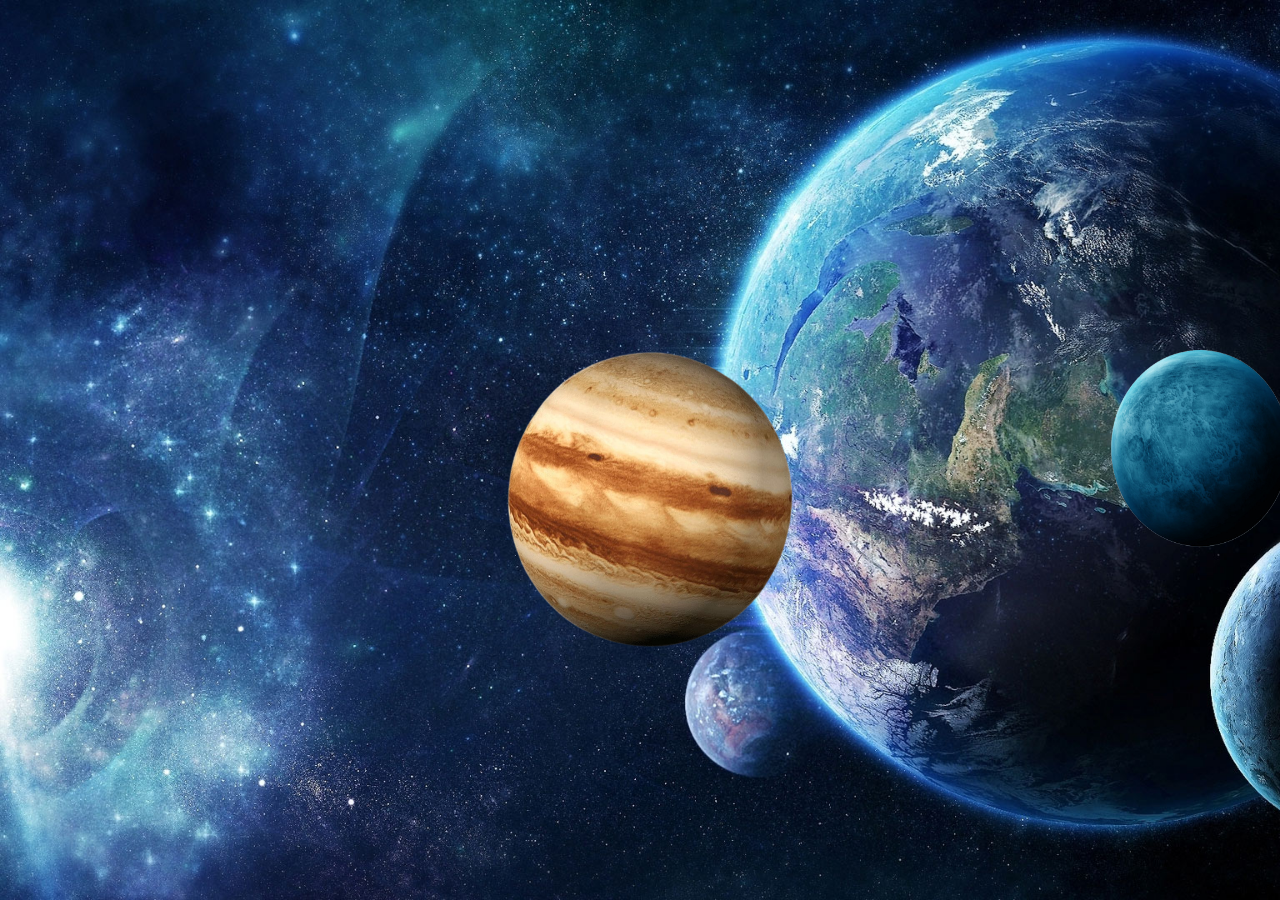
==== Lesson_13_Transition/index.html @ f70232b3 "Add files via upload" ====
<!DOCTYPE html>
<html lang="en">
<head>
   <meta charset="UTF-8">
   <meta name="viewport" content="width=device-width, initial-scale=0.5">
   <link rel="stylesheet" href="css/style.css">
   <link rel="preconnect" href="https://fonts.googleapis.com">
   <link rel="preconnect" href="https://fonts.gstatic.com" crossorigin>
   <link href="https://fonts.googleapis.com/css2?family=Indie+Flower&family=Shadows+Into+Light&display=swap" rel="stylesheet">
   <title>SpaceY</title>
</head>
<body>
   <div class="wrapper">
      <main class="main">
         <div class="body">
         <div class="rocket-head custom-4">
         <div class="rocket-head__body inner-1-head custom-4">
         <div class="inner-1-head__block inner-2-head custom-4">
         <div class="inner-2-head__block inner-3-head custom-4">
         <div class="inner-3-head__block inner-4-head custom-4">
         <div class="inner-4-head__block inner-5 custom-4">
         <div class="inner-5-head__block inner-6 custom-4"></div>
</div>
</div>
</div>
</div>
</div>
</div>


<div class="rocket-body custom">
<div class="rocket-body__inner inner-1 custom">
<div class="inner-1__block inner-2 custom">
<div class="inner-2__block inner-3 custom">
<div class="inner-3__block inner-4 custom">
<div class="inner-4__block inner-5 custom">
<div class="inner-5__block inner-6 custom">
<div class="inner-6__block inner-7 custom">
<div class="inner-7__block inner-8 custom">
<div class="inner-8__block inner-9 custom">
<div class="inner-9__block inner-10 custom">
<div class="inner-10__block inner-11 custom">
<div class="inner-11__block inner-11 custom">
<div class="inner-12__block inner-13 custom"></div>
</div>
</div>
</div>
</div>
</div>
</div>
</div>
</div>
</div>
</div>
</div>
</div>
</div>
<div class="rocket-body custom-2 little-part main-little-part">
<div class="rocket-body__inner inner-1 custom-2 little-part">
<div class="inner-1__block inner-2 custom-2 little-part">
<div class="inner-2__block inner-3 custom-2 little-part">
<div class="inner-3__block inner-4 custom-2 little-part">
<div class="inner-4__block inner-5 custom-2 little-part">
<div class="inner-5__block inner-6 custom-2 little-part">
<div class="inner-6__block inner-7 custom-2 little-part">
<div class="inner-7__block inner-8 custom-2 little-part">
<div class="inner-8__block inner-9 custom-2 little-part">
<div class="inner-9__block inner-10 custom-2 little-part">
<div class="inner-10__block inner-11 custom-2 little-part">
<div class="inner-11__block inner-11 custom-2 little-part">
<div class="inner-12__block inner-13 custom-2 little-part main-part"></div>
</div>
</div>
</div>
</div>
</div>
</div>
</div>
</div>
</div>
</div>
</div>
</div>
</div>
<div class="rocket-body custom-3 little-part main-little-part-2">
<div class="rocket-body__inner inner-1 custom-3 little-part">
<div class="inner-1__block inner-2 custom-3 little-part">
<div class="inner-2__block inner-3 custom-3 little-part">
<div class="inner-3__block inner-4 custom-3 little-part">
<div class="inner-4__block inner-5 custom-3 little-part">
<div class="inner-5__block inner-6 custom-3 little-part">
<div class="inner-6__block inner-7 custom-3 little-part">
<div class="inner-7__block inner-8 custom-3 little-part">
<div class="inner-8__block inner-9 custom-3 little-part">
<div class="inner-9__block inner-10 custom-3 little-part">
<div class="inner-10__block inner-11 custom-3 little-part">
<div class="inner-11__block inner-11 custom-3 little-part">
<div class="inner-12__block inner-13 custom-3 little-part main-part"></div>
                                              </div>
                                           </div>
                                        </div>
                                     </div>
                                  </div>
                               </div>
                            </div>
                           </div>
                       </div>
                   </div>
                  </div>
              </div>
          </div>
    <div class="rocket-body custom-5 little-part main-little-part-3">
       <div class="rocket-body__inner inner-1 custom-5 little-part">
       <div class="inner-1__block inner-2 custom-5 little-part">
       <div class="inner-2__block inner-3 custom-5 little-part">
       <div class="inner-3__block inner-4 custom-5 little-part">
       <div class="inner-4__block inner-5 custom-5 little-part">
       <div class="inner-5__block inner-6 custom-5 little-part">
       <div class="inner-6__block inner-7 custom-5 little-part">
       <div class="inner-7__block inner-8 custom-5 little-part">
       <div class="inner-8__block inner-9 custom-5 little-part">
       <div class="inner-9__block inner-10 custom-5 little-part">
       <div class="inner-10__block inner-11 custom-5 little-part">
       <div class="inner-11__block inner-11 custom-5 little-part">
       <div class="inner-12__block inner-13 custom-5 little-part main-part"></div>
                                              </div>
                                           </div>
                                        </div>
                                     </div>
                                  </div>
                               </div>
                            </div>
                           </div>
                       </div>
                   </div>
                  </div>
              </div>
          </div>
          <div class="rocket-body custom-6 little-part main-little-part-4">
             <div class="rocket-body__inner inner-1 custom-6 little-part">
             <div class="inner-1__block inner-2 custom-6 little-part">
             <div class="inner-2__block inner-3 custom-6 little-part">
             <div class="inner-3__block inner-4 custom-6 little-part">
             <div class="inner-4__block inner-5 custom-6 little-part">
             <div class="inner-5__block inner-6 custom-6 little-part">
            <div class="inner-6__block inner-7 custom-6 little-part">
            <div class="inner-7__block inner-8 custom-6 little-part">
            <div class="inner-8__block inner-9 custom-6 little-part">
            <div class="inner-9__block inner-10 custom-6 little-part">
            <div class="inner-10__block inner-11 custom-6 little-part">
   <div class="inner-11__block inner-11 custom-6 little-part">
   <div class="inner-12__block inner-13 custom-6 little-part main-part"></div>
                                          </div>
                                       </div>
                                    </div>
                                 </div>
                              </div>
                           </div>
                        </div>
                       </div>
                   </div>
               </div>
              </div>
          </div>
      </div>
      <div class="rocket-body custom-7 little-part main-little-part-5">
         <div class="rocket-body__inner inner-1 custom-7 little-part">
         <div class="inner-1__block inner-2 custom-7 little-part">
         <div class="inner-2__block inner-3 custom-7 little-part">
         <div class="inner-3__block inner-4 custom-7 little-part">
         <div class="inner-4__block inner-5 custom-7 little-part">
         <div class="inner-5__block inner-6 custom-7 little-part">
         <div class="inner-6__block inner-7 custom-7 little-part">
         <div class="inner-7__block inner-8 custom-7 little-part">
         <div class="inner-8__block inner-9 custom-7 little-part">
         <div class="inner-9__block inner-10 custom-7 little-part">
         <div class="inner-10__block inner-11 custom-7 little-part">
         <div class="inner-11__block inner-11 custom-7 little-part">
         <div class="inner-12__block inner-13 custom-7 little-part main-part"></div>
                                                </div>
                                             </div>
                                          </div>
                                       </div>
                                    </div>
                                 </div>
                              </div>
                             </div>
                         </div>
                     </div>
                    </div>
                </div>
            </div>
            <div class="rocket-engine custom-8 little-part main-little-part-6">
               <div class="rocket-engine__inner  inner-1-engine  custom-8 little-part">
               <div class="inner-1-engine__block inner-2-engine custom-8 little-part">
               <div class="inner-2-engine__block inner-3-engine custom-8 little-part">
               <div class="inner-3-engine__block inner-4-engine custom-8 little-part">
               <div class="inner-4-engine__block inner-5-engine custom-8 little-part">
               <div class="inner-5-engine__block inner-6-engine custom-8 little-part">
               <div class="inner-6-engine__block inner-7-engine custom-8 little-part">
               <div class="inner-7-engine__block inner-8-engine custom-8 little-part">
               <div class="inner-8-engine__block inner-9-engine custom-8 little-part">
               <div class="inner-9-engine__block inner-10-engine custom-8 little-part">
               <div class="inner-10-engine__block inner-11 custom-8 little-part">
               <div class="inner-11-engine__block inner-11 custom-8 little-part">
               <div class="inner-12-engine__block inner-13 custom-8 little-part main-part"></div>
                                                      </div>
                                                   </div>
                                                </div>
                                             </div>
                                                          </div>
                                                       </div>
                                                    </div>
                                                   </div>
                                               </div>
                                           </div>
                                          </div>
                                      </div>
                                    </div>
<div class="rocket-engine-2 custom-9 little-part main-little-part-7">
<div class="rocket-engine-2__inner  inner-1-engine-2 custom-9 little-part">
<div class="inner-1-engine-2__block inner-2-engine-2 custom-9 little-part">
<div class="inner-2-engine-2__block inner-3-engine-2 custom-9 little-part">
<div class="inner-3-engine-2__block inner-4-engine-2 custom-9 little-part">
<div class="inner-4-engine-2__block inner-5-engine-2 custom-9 little-part">
<div class="inner-5-engine-2__block inner-6-engine-2 custom-9 little-part">
<div class="inner-6-engine-2__block inner-7-engine-2 custom-9 little-part">
<div class="inner-7-engine-2__block inner-8-engine-2 custom-9 little-part">
<div class="inner-8-engine-2__block inner-9-engine-2 custom-9 little-part">
<div class="inner-9-engine-2__block inner-10-engine-2 custom-9 little-part">
<div class="inner-10-engine-2__block inner-11-2 custom-9 little-part">
<div class="inner-11-engine-2__block inner-11-2 custom-9 little-part">
<div class="inner-12-engine-2__block inner-13-2 custom-9 little-part main-part"></div>
                                            </div>
                                         </div>
                                      </div>
                                   </div>
                                </div>
                             </div>
                                  </div>
                                 </div>
                             </div>
                         </div>
                        </div>
                    </div>
                  </div>


<div class="fasteners">
   <div class="fasteners__item f-left"></div>
   <div class="fasteners__item f-right"></div>
</div>
<div class="fasteners-2">
   <div class="fasteners__item f-left"></div>
   <div class="fasteners__item f-right"></div>
</div>
<div class="fasteners-3">
   <div class="fasteners__item f-left"></div>
   <div class="fasteners__item f-right"></div>
</div>
<div class="fasteners-4">
   <div class="fasteners__item f-left"></div>
   <div class="fasteners__item f-right"></div>
</div>
<div class="fasteners-5">
   <div class="fasteners__item f-left"></div>
   <div class="fasteners__item f-right"></div>
</div>
<div class="fasteners-6">
   <div class="fasteners__item f-left"></div>
   <div class="fasteners__item f-right"></div>
</div>


<div class="fast-rocket-1">
   <div class="fast-rocket-1__body inner-rocket-1 custom-10">
       <div class="inner-rocket-1__body inner-rocket-2 custom-10">
         <div class="inner-rocket-2__body inner-rocket-3 custom-10">
            <div class="inner-rocket-3__body inner-rocket-4 custom-10">

            </div>
         </div>
       </div>
   </div>
</div>

<div class="fast-rocket-2">
   <div class="fast-rocket-2__body inner-rocket-1-1 custom-10">
       <div class="inner-rocket-1-1__body inner-rocket-2-2 custom-10">
         <div class="inner-rocket-2-2__body inner-rocket-3-3 custom-10">
            <div class="inner-rocket-3-3__body inner-rocket-4-4 custom-10">

            </div>
         </div>
       </div>
   </div>
</div>

<div class="fast-rocket-3">
   <div class="fast-rocket-3__body inner-rocket-1-1-1 custom-10">
       <div class="inner-rocket-1-1-1__body inner-rocket-2-2-2 custom-10">
         <div class="inner-rocket-2-2-2__body inner-rocket-3-3-3 custom-10">
            <div class="inner-rocket-3-3-3__body inner-rocket-4-4-4 custom-10">

            </div>
         </div>
       </div>
   </div>
</div>

<div class="rocket-accelerator custom-10 little-part main-little-part-8">
   <div class="rocket-accelerator__inner inner-1 custom-10 little-part">
   <div class="inner-1-accelerator__block inner-2 custom-10 little-part">
   <div class="inner-2-accelerator__block inner-3 custom-10 little-part">
   <div class="inner-3-accelerator__block inner-4 custom-10 little-part">
   <div class="inner-4-accelerator__block inner-5 custom-10 little-part">
   <div class="inner-5-accelerator__block inner-6 custom-10 little-part">
   <div class="inner-6-accelerator__block inner-7 custom-10 little-part">
   <div class="inner-7-accelerator__block inner-8 custom-10 little-part">
   <div class="inner-8-accelerator__block inner-9 custom-10 little-part">
   <div class="inner-9-accelerator__block inner-10 custom-10 little-part">
   <div class="inner-10-accelerator__block inner-11 custom-10 little-part">
   <div class="inner-11-accelerator__block inner-11 custom-10 little-part">
   <div class="inner-12-accelerator__block inner-13 custom-10 little-part main-part"></div>
   </div>
   </div>
   </div>
   </div>
   </div>
   </div>
   </div>
   </div>
   </div>
   </div>
   </div>
   </div>
   </div>

   <div class="rocket-accelerator-2 custom-10 little-part main-little-part-9">
      <div class="rocket-accelerator-2__inner inner-1 custom-10 little-part">
      <div class="inner-1-accelerator-2__block inner-2 custom-10 little-part">
      <div class="inner-2-accelerator-2__block inner-3 custom-10 little-part">
      <div class="inner-3-accelerator-2__block inner-4 custom-10 little-part">
      <div class="inner-4-accelerator-2__block inner-5 custom-10 little-part">
      <div class="inner-5-accelerator-2__block inner-6 custom-10 little-part">
      <div class="inner-6-accelerator-2__block inner-7 custom-10 little-part">
      <div class="inner-7-accelerator-2__block inner-8 custom-10 little-part">
      <div class="inner-8-accelerator-2__block inner-9 custom-10 little-part">
      <div class="inner-9-accelerator-2__block inner-10 custom-10 little-part">
      <div class="inner-10-accelerator-2__block inner-11 custom-10 little-part">
      <div class="inner-11-accelerator-2__block inner-11 custom-10 little-part">
      <div class="inner-12-accelerator-2__block inner-13 custom-10 little-part main-part"></div>
      </div>
      </div>
      </div>
      </div>
      </div>
      </div>
      </div>
      </div>
      </div>
      </div>
      </div>
      </div>
      </div>
      <div class="rocket-accelerator-3 custom-10 little-part main-little-part-10">
         <div class="rocket-accelerator-3__inner inner-1 custom-10 little-part">
         <div class="inner-1-accelerator-3__block inner-2 custom-10 little-part">
         <div class="inner-2-accelerator-3__block inner-3 custom-10 little-part">
         <div class="inner-3-accelerator-3__block inner-4 custom-10 little-part">
         <div class="inner-4-accelerator-3__block inner-5 custom-10 little-part">
         <div class="inner-5-accelerator-3__block inner-6 custom-10 little-part">
         <div class="inner-6-accelerator-3__block inner-7 custom-10 little-part">
         <div class="inner-7-accelerator-3__block inner-8 custom-10 little-part">
         <div class="inner-8-accelerator-3__block inner-9 custom-10 little-part">
         <div class="inner-9-accelerator-3__block inner-10 custom-10 little-part">
         <div class="inner-10-accelerator-3__block inner-11 custom-10 little-part">
         <div class="inner-11-accelerator-3__block inner-11 custom-10 little-part">
         <div class="inner-12-accelerator-3__block inner-13 custom-10 little-part main-part"></div>
         </div>
         </div>
         </div>
         </div>
         </div>
         </div>
         </div>
         </div>
         </div>
         </div>
         </div>
         </div>
         </div>


<div class="rocketup-1">
   <div class="rocketup__item"><div class="n1"></div></div>
   <div class="rocketup__item"><div class="n2"></div></div>
   <div class="rocketup__item"><div class="n3"></div></div>
   <div class="rocketup__item"><div class="n4"></div></div>
   <div class="rocketup__item"><div class="n5"></div></div>
</div>

<div class="rocketup-2">
   <div class="rocketup__item"><div class="n1"></div></div>
   <div class="rocketup__item"><div class="n2"></div></div>
   <div class="rocketup__item"><div class="n3"></div></div>
   <div class="rocketup__item"><div class="n4"></div></div>
   <div class="rocketup__item"><div class="n5"></div></div>
</div>

<div class="rocketup-3">
   <div class="rocketup__item"><div class="n1"></div></div>
   <div class="rocketup__item"><div class="n2"></div></div>
   <div class="rocketup__item"><div class="n3"></div></div>
   <div class="rocketup__item"><div class="n4"></div></div>
   <div class="rocketup__item"><div class="n5"></div></div>
</div>

<div class="rocketup-4">
   <div class="rocketup__item"><div class="n1"></div></div>
   <div class="rocketup__item"><div class="n2"></div></div>
   <div class="rocketup__item"><div class="n3"></div></div>
   <div class="rocketup__item"><div class="n4"></div></div>
   <div class="rocketup__item"><div class="n5"></div></div>
</div>

<div class="rocketup-5">
   <div class="rocketup__item"><div class="n1"></div></div>
   <div class="rocketup__item"><div class="n2"></div></div>
   <div class="rocketup__item"><div class="n3"></div></div>
   <div class="rocketup__item"><div class="n4"></div></div>
   <div class="rocketup__item"><div class="n5"></div></div>
</div>

<div class="rocketup-6">
   <div class="rocketup__item"><div class="n1"></div></div>
   <div class="rocketup__item"><div class="n2"></div></div>
   <div class="rocketup__item"><div class="n3"></div></div>
   <div class="rocketup__item"><div class="n4"></div></div>
   <div class="rocketup__item"><div class="n5"></div></div>
</div>

<div class="rocketup-7">
   <div class="rocketup__item"><div class="n1"></div></div>
   <div class="rocketup__item"><div class="n2"></div></div>
   <div class="rocketup__item"><div class="n3"></div></div>
   <div class="rocketup__item"><div class="n4"></div></div>
   <div class="rocketup__item"><div class="n5"></div></div>
</div>

<div class="rocketup-8">
   <div class="rocketup__item"><div class="n1"></div></div>
   <div class="rocketup__item"><div class="n2"></div></div>
   <div class="rocketup__item"><div class="n3"></div></div>
   <div class="rocketup__item"><div class="n4"></div></div>
   <div class="rocketup__item"><div class="n5"></div></div>
</div>

<div class="rocketup-9">
   <div class="rocketup__item"><div class="n1"></div></div>
   <div class="rocketup__item"><div class="n2"></div></div>
   <div class="rocketup__item"><div class="n3"></div></div>
   <div class="rocketup__item"><div class="n4"></div></div>
   <div class="rocketup__item"><div class="n5"></div></div>
</div>

<div class="rocketup-10">
   <div class="rocketup__item"><div class="n1"></div></div>
   <div class="rocketup__item"><div class="n2"></div></div>
   <div class="rocketup__item"><div class="n3"></div></div>
   <div class="rocketup__item"><div class="n4"></div></div>
   <div class="rocketup__item"><div class="n5"></div></div>
</div>

<div class="rocketup-11">
   <div class="rocketup__item"><div class="n1"></div></div>
   <div class="rocketup__item"><div class="n2"></div></div>
   <div class="rocketup__item"><div class="n3"></div></div>
   <div class="rocketup__item"><div class="n4"></div></div>
   <div class="rocketup__item"><div class="n5"></div></div>
</div>

<div class="transit1"></div>
<div class="transit2"></div>
<div class="transit3"></div>

<img src="img/flag.png" alt="Image" class="image">
<div class="text"><h1><span class="s1">FREELANCER</span> <span class="s2">LIFE</span> <span class="s3">STYLE</span></h1></div>
<div class="square">
   <div class="square__item left-up"></div>
   <div class="square__item right-up"></div>
   <div class="square__item right-down"></div>
   <div class="square__item left-down"></div>
</div>

<div class="square s2">
   <div class="square__item left-up"></div>
   <div class="square__item right-up"></div>
   <div class="square__item right-down"></div>
   <div class="square__item left-down"></div>
</div>

<div class="square s3">
   <div class="square__item left-up"></div>
   <div class="square__item right-up"></div>
   <div class="square__item right-down"></div>
   <div class="square__item left-down"></div>
</div>

<div class="screw">
   <div class="screw__item">
      <div class="up-part"></div>
   </div>
</div>

<div class="screw part2">
   <div class="screw__item">
      <div class="up-part"></div>
   </div>
</div>

<div class="screw part3">
   <div class="screw__item">
      <div class="up-part"></div>
   </div>
</div>

<div class="screw part4">
   <div class="screw__item">
      <div class="up-part"></div>
   </div>
</div>

<div class="screw part5">
   <div class="screw__item">
      <div class="up-part"></div>
   </div>
</div>

<div class="screw part6">
   <div class="screw__item">
      <div class="up-part"></div>
   </div>
</div>

<div class="screw part7">
   <div class="screw__item">
      <div class="up-part"></div>
   </div>
</div>

<div class="screw part8">
   <div class="screw__item">
      <div class="up-part"></div>
   </div>
</div>

<div class="screw part9">
   <div class="screw__item">
      <div class="up-part"></div>
   </div>
</div>

<div class="screw part10">
   <div class="screw__item">
      <div class="up-part"></div>
   </div>
</div>

<div class="screw part11">
   <div class="screw__item">
      <div class="up-part"></div>
   </div>
</div>

<div class="screw part12">
   <div class="screw__item">
      <div class="up-part"></div>
   </div>
</div>

<div class="screw part13">
   <div class="screw__item">
      <div class="up-part"></div>
   </div>
</div>

<div class="screw part14">
   <div class="screw__item">
      <div class="up-part"></div>
   </div>
</div>

<img src="img/fire.png" alt="Image" class="fire">

         </div>
         <img src="img/jup.png" alt="Image" class="jupiter">
         <img src="img/venus.png" alt="Image" class="venus">

         <div class="nlo-dev">
            <div class="text-main">
               <div class="text-nlo"><h1>ЖИВИ, А РАБОТАЙ В СВОБОДНОЕ ВРЕМЯ!</h1></div>
               <div class="text2-nlo"></div>
            </div>
            <img src="img/nlo.png" alt="Image" class="nlo">
         </div>
         <img src="img/cos.png" alt="Image" class="cosmon">
      </main>
   </div>
</body>
</html>
---- Lesson_13_Transition/css/style.css ----
@import "null.css";

body {
   background: url(../img/bg.jpg) no-repeat fixed;
   background-size: cover;
}

main {
   position: relative;
}

.wrapper {
   height: 100%;
   perspective: 400px;
   overflow: hidden;
}

.body {
   height: 100%;
   width: 1000px;
   margin: 0 auto;
   margin-top: 300px;
   text-align: center;
   position: relative;
   left: -2400px;
   top: 1400px;
   transform: rotate(45deg) skew(-10deg);
   animation: rocketmove 60s ease 0s 1;
   z-index: 30;
}

@keyframes rocketmove {
   0% {

   }

   100% {
      left: 2400px;
      top: -1715px;
   }
}

.custom {
   height: 800px;
   width: 100px;
   background: grey;
   display: inline-block;
   border-radius: 10px;
}

.custom-2 {
   height: 150px;
   width: 100px;
   background: grey;
   display: inline-block;
   border-radius: 10px;
   box-shadow: 10px 10px 10px 10px grey;
   opacity: 0.9;
}

.custom-3 {
   height: 50px;
   width: 100px;
   background: grey;
   display: inline-block;
   border-radius: 10px;
   opacity: 0.8;
}

.custom-5 {
   height: 100px;
   width: 100px;
   background: grey;
   display: inline-block;
   border-radius: 10px;
   opacity: 0.8;
   top: 150px;
}

.custom-6 {
   height: 120px;
   width: 100px;
   background: grey;
   display: inline-block;
   border-radius: 10px;
   opacity: 1;
   top: 150px;
}

.custom-7 {
   height: 120px;
   width: 100px;
   background: grey;
   display: inline-block;
   border-radius: 10px;
   opacity: 1;
   top: 150px;
}

.custom-8 {
   height: 120px;
   width: 165px;
   background: grey;
   display: inline-block;
   border-radius: 10px;
   opacity: 1;
   top: 150px;
}

.custom-9 {
   height: 300px;
   width: 150px;
   background: grey;
   display: inline-block;
   border-radius: 10px;
   opacity: 1;
   top: 150px;
}

.custom-10 {
   height: 300px;
   width: 70px;
   background: grey;
   display: inline-block;
   border-radius: 10px;
   box-shadow: 10px 10px 10px 10px grey;
   opacity: 1;
}

.rocket-body {
   box-shadow: 0px 0px 10px 2px rgb(95, 95, 95);

}

.rocket-body__inner {
   width: 90px;
   box-shadow: 0px 0px 10px 2px rgb(175, 175, 175);
}

.inner-1__block {
   width: 80px;
   background: rgb(165, 165, 165);
   box-shadow: 0px 0px 10px 2px rgb(225, 223, 223);
}

.inner-2__block {
   width: 70px;
   background: rgb(165, 165, 165);
   box-shadow: 0px 0px 10px 2px rgb(247, 242, 242);
}

.inner-3__block {
   width: 60px;
   background: rgb(165, 165, 165);

}

.inner-4__block {
   width: 50px;
   background: rgb(165, 165, 165);
   box-shadow: 0px 0px 10px 2px rgb(247, 242, 242);
}

.inner-5__block {
   width: 40px;
   background: rgb(165, 165, 165);
   box-shadow: 0px 0px 10px 2px rgb(247, 242, 242);
}

.inner-6__block {
   width: 30px;
   background: rgb(165, 165, 165);
   box-shadow: 0px 0px 10px 2px rgb(247, 242, 242);
}

.inner-7__block {
   width: 20px;
   background: rgb(165, 165, 165);
   box-shadow: 0px 0px 10px 2px rgb(247, 242, 242);
}

.inner-8__block {
   width: 10px;
   background: rgb(165, 165, 165);
   box-shadow: 0px 0px 10px 2px rgb(247, 242, 242);
}

.inner-9__block {
   width: 7px;
   background: rgb(191, 191, 191);
   box-shadow: 0px 0px 10px 2px rgb(247, 242, 242);
}

.inner-10__block {
   width: 5px;
   background: rgb(208, 208, 208);
   box-shadow: 0px 0px 10px 2px rgb(247, 242, 242);
}

.inner-11__block {
   width: 3px;
   background: rgb(239, 239, 239);
   box-shadow: 0px 0px 10px 2px rgb(247, 242, 242);
}

.inner-12__block {
   width: 1px;
   background: rgb(239, 239, 239);
   box-shadow: 0px 0px 10px 2px rgb(247, 242, 242);
}

.little-part {
   background-color: rgb(239, 239, 239);
   box-shadow: 0px 0px 5px 0px rgb(95, 95, 95);
}

.main-part {
   background: rgb(221, 221, 221);
   box-shadow: 0px 0px 20px 5px rgb(247, 242, 242);
}

.main-little-part {
   position: absolute;
   left: 450px;
}

.main-little-part-2 {
   position: absolute;
   left: 450px;
   top: 180px;
}

.main-little-part-3 {
   position: absolute;
   left: 450px;
   top: 600px;
}

.main-little-part-4 {
   position: absolute;
   left: 433px;
   top: 700px;
   transform: rotate(15deg);
   z-index: -2;
}

.main-little-part-5 {
   position: absolute;
   left: 468px;
   top: 700px;
   transform: rotate(-15deg);
   z-index: -2;
}

.main-little-part-6 {
   position: absolute;
   left: 418px;
   top: 796px;
   z-index: 5;
}


.main-little-part-7 {
   position: absolute;
   left: 425px;
   top: 906px;
   z-index: 1;
}

.main-little-part-8 {
   position: absolute;
   left: 348px;
   top: 965px;
   z-index: 3;
}

.main-little-part-9 {
   position: absolute;
   left: 465px;
   top: 965px;
   z-index: 3;
}

.main-little-part-10 {
   position: absolute;
   left: 585px;
   top: 965px;
   z-index: 3;
}


.rocket-head {
   height: 100px;
   width: 100px;
   background: grey;
   border-radius: 50% 50% 24% 76% / 96% 96% 4% 4% ;
   display: inline-block;
   position: absolute;
   top: -95px;
   text-align: center;
   box-shadow: 0px 0px 10px 2px grey;
   z-index: 4;
}

.rocket-head__body {
   height: 95px;
   width: 95px;
   background: rgb(162, 162, 162);
   border-radius: 50% 50% 24% 76% / 96% 96% 4% 4% ;
   display: inline-block;
   box-shadow: 0px 0px 10px 2px rgb(224, 224, 224);
}

.inner-1-head__block {
   height: 90px;
   width: 90px;
   background: rgb(169, 168, 168);
   border-radius: 50% 50% 24% 76% / 96% 96% 4% 4% ;
   display: inline-block;

}

.inner-2-head__block {
   height: 85px;
   width: 85px;
   background: rgb(234, 232, 232);
   border-radius: 50% 50% 24% 76% / 96% 96% 4% 4% ;
   display: inline-block;

}

.inner-3-head__block {
   height: 80px;
   width: 80px;
   background: rgb(184, 183, 183);
   border-radius: 50% 50% 24% 76% / 96% 96% 4% 4% ;
   display: inline-block;

}

.inner-4-head__block {
   height: 75px;
   width: 80px;
   background: rgb(193, 192, 192);
   border-radius: 50% 50% 24% 76% / 96% 96% 4% 4% ;
   display: inline-block;
   box-shadow: 0px 0px 10px 2px rgb(224, 224, 224);
}


.inner-5-head__block {
   height: 75px;
   width: 80px;
   background: rgb(204, 203, 203);
   border-radius: 50% 50% 24% 76% / 96% 96% 4% 4% ;
   display: inline-block;
   box-shadow: 0px 0px 10px 2px rgb(224, 224, 224);
}

.rocket-engine {
   box-shadow: 0px 0px 10px 2px rgb(95, 95, 95);

}

.rocket-engine__inner {
   width: 150px;
   box-shadow: 0px 0px 10px 2px rgb(175, 175, 175);
}

.inner-1-engine__block {
   width: 140px;
   background: rgb(165, 165, 165);
   box-shadow: 0px 0px 10px 2px rgb(225, 223, 223);
}

.inner-2-engine__block {
   width: 130px;
   background: rgb(165, 165, 165);
   box-shadow: 0px 0px 10px 2px rgb(247, 242, 242);
}

.inner-3-engine__block {
   width: 120px;
   background: rgb(165, 165, 165);

}

.inner-4-engine__block {
   width: 110px;
   background: rgb(165, 165, 165);
   box-shadow: 0px 0px 10px 2px rgb(247, 242, 242);
}

.inner-5-engine__block {
   width: 100px;
   background: rgb(165, 165, 165);
   box-shadow: 0px 0px 10px 2px rgb(247, 242, 242);
}

.inner-6-engine__block {
   width: 90px;
   background: rgb(165, 165, 165);
   box-shadow: 0px 0px 10px 2px rgb(247, 242, 242);
}

.inner-7-engine__block {
   width: 80px;
   background: rgb(165, 165, 165);
   box-shadow: 0px 0px 10px 2px rgb(247, 242, 242);
}

.inner-8-engine__block {
   width: 70px;
   background: rgb(165, 165, 165);
   box-shadow: 0px 0px 10px 2px rgb(247, 242, 242);
}

.inner-9-engine__block {
   width: 60px;
   background: rgb(191, 191, 191);
   box-shadow: 0px 0px 10px 2px rgb(247, 242, 242);
}

.inner-10-engine__block {
   width: 60px;
   background: rgb(208, 208, 208);
   box-shadow: 0px 0px 10px 2px rgb(247, 242, 242);
}

.inner-11-engine__block {
   width: 40px;
   background: rgb(239, 239, 239);
   box-shadow: 0px 0px 10px 2px rgb(247, 242, 242);
}

.inner-12-engine__block {
   width: 30px;
   background: rgb(239, 239, 239);
   box-shadow: 0px 0px 10px 2px rgb(247, 242, 242);
}

.rocket-engine-2 {
   box-shadow: 0px 0px 10px 2px rgb(95, 95, 95);

}

.rocket-engine-2__inner {
   width: 150px;
   box-shadow: 0px 0px 10px 2px rgb(175, 175, 175);
}

.inner-1-engine-2__block {
   width: 140px;
   background: rgb(165, 165, 165);
   box-shadow: 0px 0px 10px 2px rgb(225, 223, 223);
}

.inner-2-engine-2__block {
   width: 130px;
   background: rgb(165, 165, 165);
   box-shadow: 0px 0px 10px 2px rgb(247, 242, 242);
}

.inner-3-engine-2__block {
   width: 120px;
   background: rgb(165, 165, 165);

}

.inner-4-engine-2__block {
   width: 110px;
   background: rgb(165, 165, 165);
   box-shadow: 0px 0px 10px 2px rgb(247, 242, 242);
}

.inner-5-engine-2__block {
   width: 100px;
   background: rgb(165, 165, 165);
   box-shadow: 0px 0px 10px 2px rgb(247, 242, 242);
}

.inner-6-engine-2__block {
   width: 90px;
   background: rgb(165, 165, 165);
   box-shadow: 0px 0px 10px 2px rgb(247, 242, 242);
}

.inner-7-engine-2__block {
   width: 80px;
   background: rgb(165, 165, 165);
   box-shadow: 0px 0px 10px 2px rgb(247, 242, 242);
}

.inner-8-engine-2__block {
   width: 70px;
   background: rgb(165, 165, 165);
   box-shadow: 0px 0px 10px 2px rgb(247, 242, 242);
}

.inner-9-engine-2__block {
   width: 60px;
   background: rgb(191, 191, 191);
   box-shadow: 0px 0px 10px 2px rgb(247, 242, 242);
}

.inner-10-engine-2__block {
   width: 60px;
   background: rgb(208, 208, 208);
   box-shadow: 0px 0px 10px 2px rgb(247, 242, 242);
}

.inner-11-engine-2__block {
   width: 40px;
   background: rgb(239, 239, 239);
   box-shadow: 0px 0px 10px 2px rgb(247, 242, 242);
}

.inner-12-engine-2__block {
   width: 30px;
   background: rgb(239, 239, 239);
   box-shadow: 0px 0px 10px 2px rgb(247, 242, 242);
}


.fasteners {
   width: 50px;
   height: 10px;
   background: rgb(223, 222, 222);
   border-radius: 20px;
   box-shadow: 0px 0px 10px 2px gray;
   position: absolute;
   top: 960px;
   left: 385px;
   z-index: 3;
}

.fasteners__item {
   width: 10px;
   height: 10px;
   border-radius: 50%;
   background: rgb(162, 162, 162);
   display: inline-block;
}

.f-left {
   margin-right: 25px;
   position: relative;
   top: -3px;
}

.f-right {
   position: relative;
   top: -3px;
}

.fasteners-2 {
   width: 50px;
   height: 10px;
   background: rgb(223, 222, 222);
   border-radius: 20px;
   box-shadow: 0px 0px 10px 2px gray;
   position: absolute;
   top: 960px;
   left: 567px;
   z-index: 3;
}

.fasteners-3 {
   width: 50px;
   height: 10px;
   background: rgb(223, 222, 222);
   border-radius: 20px;
   box-shadow: 0px 0px 10px 2px gray;
   position: absolute;
   top: 1070px;
   left: 567px;
   z-index: 3;
}

.fasteners-4 {
   width: 50px;
   height: 10px;
   background: rgb(223, 222, 222);
   border-radius: 20px;
   box-shadow: 0px 0px 10px 2px gray;
   position: absolute;
   top: 1070px;
   left: 385px;
   z-index: 3;
}

.fasteners-5 {
   width: 50px;
   height: 10px;
   background: rgb(223, 222, 222);
   border-radius: 20px;
   box-shadow: 0px 0px 10px 2px gray;
   position: absolute;
   top: 1175px;
   left: 567px;
   z-index: 3;
}

.fasteners-6 {
   width: 50px;
   height: 10px;
   background: rgb(223, 222, 222);
   border-radius: 20px;
   box-shadow: 0px 0px 10px 2px gray;
   position: absolute;
   top: 1175px;
   left: 385px;
   z-index: 3;
}

.fast-rocket-1 {
   width: 70px;
   height: 70px;
   display: inline-block;
   position: absolute;
   border-radius: 100% 0% 0% 100% / 100% 0% 100% 0% ;
   background: rgb(214, 214, 214);
   top: 900px;
   left: 347px;
   z-index: 4;
   box-shadow: 0px 0px 2px 2px rgb(179, 178, 178);
   text-align: right;
}

.fast-rocket-2 {
   width: 70px;
   height: 70px;
   display: inline-block;
   position: absolute;
   border-radius: 0% 100% 100% 0% / 100% 100% 0% 0% ;
   background: rgb(214, 214, 214);
   top: 900px;
   left: 585px;
   z-index: 4;
   box-shadow: 0px 0px 2px 2px rgb(179, 178, 178);
   text-align: left;
}

.fast-rocket-3 {
   width: 70px;
   height: 70px;
   display: inline-block;
   position: absolute;
   border-radius: 50% 50% 100% 0% / 100% 100% 0% 0%;
   background: rgb(214, 214, 214);
   top: 900px;
   left: 465px;
   z-index: 6;
   box-shadow: 0px 0px 2px 2px rgb(179, 178, 178);
   text-align: center;
}

.fast-rocket-1__body {
   width: 65px;
   height: 65px;
   display: inline-block;
   border-radius: 100% 0% 0% 100% / 100% 0% 100% 0% ;
   background: rgb(218, 217, 217);
   box-shadow: 0px 0px 2px 2px rgb(199, 198, 198);

}

.inner-rocket-1__body {
   width: 60px;
   height: 60px;
   display: inline-block;
   border-radius: 100% 0% 0% 100% / 100% 0% 100% 0% ;
   background: rgb(197, 197, 197);
   box-shadow: 0px 0px 2px 2px rgb(204, 203, 203);

}

.inner-rocket-2__body {
   width: 55px;
   height: 55px;
   display: inline-block;
   border-radius: 100% 0% 0% 100% / 100% 0% 100% 0% ;
   background: rgb(210, 206, 206);
   box-shadow: 0px 0px 2px 2px rgb(199, 199, 199);

}

.inner-rocket-3__body {
   width: 50px;
   height: 50px;
   display: inline-block;
   border-radius: 100% 0% 0% 100% / 100% 0% 100% 0%;
   background: rgb(209, 206, 206);
   box-shadow: 0px 0px 2px 2px rgb(197, 197, 197);

}

.fast-rocket-2__body {
   width: 65px;
   height: 65px;
   display: inline-block;
   border-radius: 0% 100% 100% 0% / 100% 100% 0% 0% ;
   background: rgb(218, 217, 217);
   box-shadow: 0px 0px 2px 2px rgb(189, 189, 189);
}

.inner-rocket-1-1__body {
   width: 60px;
   height: 60px;
   display: inline-block;
   border-radius: 0% 100% 100% 0% / 100% 100% 0% 0% ;
   box-shadow: 0px 0px 2px 2px rgb(199, 198, 198);
   background: rgb(197, 197, 197);
}

.inner-rocket-2-2__body {
   width: 55px;
   height: 55px;
   display: inline-block;
   border-radius: 0% 100% 100% 0% / 100% 100% 0% 0% ;
   background: rgb(210, 206, 206);
   box-shadow: 0px 0px 2px 2px rgb(199, 199, 199);
}

.inner-rocket-3-3__body {
   width: 50px;
   height: 50px;
   display: inline-block;
   border-radius: 0% 100% 100% 0% / 100% 100% 0% 0% ;
   background: rgb(209, 206, 206);
   box-shadow: 0px 0px 2px 2px rgb(197, 197, 197);
}

.fast-rocket-3__body {
   width: 65px;
   height: 65px;
   display: inline-block;
   border-radius: 50% 50% 100% 0% / 100% 100% 0% 0%;
   background: rgb(218, 217, 217);
   box-shadow: 0px 0px 2px 2px rgb(199, 198, 198);
}

.inner-rocket-1-1-1__body {
   width: 60px;
   height: 60px;
   display: inline-block;
   border-radius: 50% 50% 100% 0% / 100% 100% 0% 0%;
   box-shadow: 0px 0px 2px 2px rgb(199, 198, 198);
   background: rgb(197, 197, 197);
}

.inner-rocket-2-2-2__body {
   width: 55px;
   height: 55px;
   display: inline-block;
   border-radius: 50% 50% 100% 0% / 100% 100% 0% 0%;
   background: rgb(210, 206, 206);
   box-shadow: 0px 0px 2px 2px rgb(199, 199, 199);
}

.inner-rocket-3-3-3__body {
   width: 50px;
   height: 50px;
   display: inline-block;
   border-radius: 50% 50% 100% 0% / 100% 100% 0% 0%;
   background: rgb(209, 206, 206);
   box-shadow: 0px 0px 2px 2px rgb(197, 197, 197);
}


.rocket-accelerator {
   box-shadow: 0px 0px 10px 2px rgb(95, 95, 95);

}

.rocket-accelerator__inner {
   width: 60px;
   box-shadow: 0px 0px 10px 2px rgb(175, 175, 175);
}

.inner-1-accelerator__block {
   width: 50px;
   background: rgb(165, 165, 165);
   box-shadow: 0px 0px 10px 2px rgb(225, 223, 223);
}

.inner-2-accelerator__block {
   width: 30px;
   background: rgb(165, 165, 165);
   box-shadow: 0px 0px 10px 2px rgb(247, 242, 242);
}

.inner-3-accelerator__block {
   width: 20px;
   background: rgb(165, 165, 165);

}

.inner-4-accelerator__block {
   width: 10px;
   background: rgb(165, 165, 165);
   box-shadow: 0px 0px 10px 2px rgb(247, 242, 242);
}

.inner-5-accelerator__block {
   width: 9px;
   background: rgb(165, 165, 165);
   box-shadow: 0px 0px 10px 2px rgb(247, 242, 242);
}

.inner-6-accelerator__block {
   width: 8px;
   background: rgb(165, 165, 165);
   box-shadow: 0px 0px 10px 2px rgb(247, 242, 242);
}

.inner-7-accelerator__block {
   width: 7px;
   background: rgb(165, 165, 165);
   box-shadow: 0px 0px 10px 2px rgb(247, 242, 242);
}

.inner-8-accelerator__block {
   width: 6px;
   background: rgb(165, 165, 165);
   box-shadow: 0px 0px 10px 2px rgb(247, 242, 242);
}

.inner-9-accelerator__block {
   width: 5px;
   background: rgb(191, 191, 191);
   box-shadow: 0px 0px 10px 2px rgb(247, 242, 242);
}

.inner-10-accelerator__block {
   width: 4px;
   background: rgb(208, 208, 208);
   box-shadow: 0px 0px 10px 2px rgb(247, 242, 242);
}

.inner-11-accelerator__block {
   width: 3px;
   background: rgb(239, 239, 239);
   box-shadow: 0px 0px 10px 2px rgb(247, 242, 242);
}

.inner-12-accelerator__block {
   width: 1px;
   background: rgb(239, 239, 239);
   box-shadow: 0px 0px 10px 2px rgb(247, 242, 242);
}

.rocket-accelerator-2 {
   box-shadow: 0px 0px 10px 2px rgb(95, 95, 95);

}

.rocket-accelerator-2__inner {
   width: 60px;
   box-shadow: 0px 0px 10px 2px rgb(175, 175, 175);
}

.inner-1-accelerator-2__block {
   width: 50px;
   background: rgb(165, 165, 165);
   box-shadow: 0px 0px 10px 2px rgb(225, 223, 223);
}

.inner-2-accelerator-2__block {
   width: 30px;
   background: rgb(165, 165, 165);
   box-shadow: 0px 0px 10px 2px rgb(247, 242, 242);
}

.inner-3-accelerator-2__block {
   width: 20px;
   background: rgb(165, 165, 165);

}

.inner-4-accelerator-2__block {
   width: 10px;
   background: rgb(165, 165, 165);
   box-shadow: 0px 0px 10px 2px rgb(247, 242, 242);
}

.inner-5-accelerator-2__block {
   width: 9px;
   background: rgb(165, 165, 165);
   box-shadow: 0px 0px 10px 2px rgb(247, 242, 242);
}

.inner-6-accelerator-2__block {
   width: 8px;
   background: rgb(165, 165, 165);
   box-shadow: 0px 0px 10px 2px rgb(247, 242, 242);
}

.inner-7-accelerator-2__block {
   width: 7px;
   background: rgb(165, 165, 165);
   box-shadow: 0px 0px 10px 2px rgb(247, 242, 242);
}

.inner-8-accelerator-2__block {
   width: 6px;
   background: rgb(165, 165, 165);
   box-shadow: 0px 0px 10px 2px rgb(247, 242, 242);
}

.inner-9-accelerator-2__block {
   width: 5px;
   background: rgb(191, 191, 191);
   box-shadow: 0px 0px 10px 2px rgb(247, 242, 242);
}

.inner-10-accelerator-2__block {
   width: 4px;
   background: rgb(208, 208, 208);
   box-shadow: 0px 0px 10px 2px rgb(247, 242, 242);
}

.inner-11-accelerator-2__block {
   width: 3px;
   background: rgb(239, 239, 239);
   box-shadow: 0px 0px 10px 2px rgb(247, 242, 242);
}

.inner-12-accelerator-2__block {
   width: 1px;
   background: rgb(239, 239, 239);
   box-shadow: 0px 0px 10px 2px rgb(247, 242, 242);
}

.rocket-accelerator-3 {
   box-shadow: 0px 0px 10px 2px rgb(95, 95, 95);

}

.rocket-accelerator-3__inner {
   width: 60px;
   box-shadow: 0px 0px 10px 2px rgb(175, 175, 175);
}

.inner-1-accelerator-3__block {
   width: 50px;
   background: rgb(165, 165, 165);
   box-shadow: 0px 0px 10px 2px rgb(225, 223, 223);
}

.inner-2-accelerator-3__block {
   width: 30px;
   background: rgb(165, 165, 165);
   box-shadow: 0px 0px 10px 2px rgb(247, 242, 242);
}

.inner-3-accelerator-3__block {
   width: 20px;
   background: rgb(165, 165, 165);

}

.inner-4-accelerator-3__block {
   width: 10px;
   background: rgb(165, 165, 165);
   box-shadow: 0px 0px 10px 2px rgb(247, 242, 242);
}

.inner-5-accelerator-3__block {
   width: 9px;
   background: rgb(165, 165, 165);
   box-shadow: 0px 0px 10px 2px rgb(247, 242, 242);
}

.inner-6-accelerator-3__block {
   width: 8px;
   background: rgb(165, 165, 165);
   box-shadow: 0px 0px 10px 2px rgb(247, 242, 242);
}

.inner-7-accelerator-3__block {
   width: 7px;
   background: rgb(165, 165, 165);
   box-shadow: 0px 0px 10px 2px rgb(247, 242, 242);
}

.inner-8-accelerator-3__block {
   width: 6px;
   background: rgb(165, 165, 165);
   box-shadow: 0px 0px 10px 2px rgb(247, 242, 242);
}

.inner-9-accelerator-3__block {
   width: 5px;
   background: rgb(191, 191, 191);
   box-shadow: 0px 0px 10px 2px rgb(247, 242, 242);
}

.inner-10-accelerator-3__block {
   width: 4px;
   background: rgb(208, 208, 208);
   box-shadow: 0px 0px 10px 2px rgb(247, 242, 242);
}

.inner-11-accelerator-3__block {
   width: 3px;
   background: rgb(239, 239, 239);
   box-shadow: 0px 0px 10px 2px rgb(247, 242, 242);
}

.inner-12-accelerator-3__block {
   width: 1px;
   background: rgb(239, 239, 239);
   box-shadow: 0px 0px 10px 2px rgb(247, 242, 242);
}

.rocketup-1 {
   width: 60px;
   height: 10px;
   position: absolute;
   top: 1254px;
   left: 325px;
   display: inline-block;
   transform: rotate(17deg);
}

.rocketup-2 {
   width: 60px;
   height: 10px;
   position: absolute;
   top: 1254px;
   left: 353px;
   display: inline-block;
}

.rocketup-3 {
   width: 60px;
   height: 10px;
   position: absolute;
   top: 1254px;
   left: 380px;
   display: inline-block;
   transform: rotate(-17deg);
}

.rocketup-4 {
   width: 60px;
   height: 10px;
   position: absolute;
   top: 1254px;
   left: 440px;
   display: inline-block;
   transform: rotate(17deg);
}

.rocketup-5 {
   width: 60px;
   height: 10px;
   position: absolute;
   top: 1254px;
   left: 470px;
   display: inline-block;
}

.rocketup-6 {
   width: 60px;
   height: 10px;
   position: absolute;
   top: 1254px;
   left: 498px;
   display: inline-block;
   transform: rotate(-17deg);
}

.rocketup-7 {
   width: 60px;
   height: 10px;
   position: absolute;
   top: 1254px;
   left: 561px;
   display: inline-block;
   transform: rotate(17deg);
}

.rocketup-8 {
   width: 60px;
   height: 10px;
   position: absolute;
   top: 1254px;
   left: 590px;
   display: inline-block;
}

.rocketup-9 {
   width: 60px;
   height: 10px;
   position: absolute;
   top: 1254px;
   left: 618px;
   display: inline-block;
   transform: rotate(-17deg);
}

.rocketup-10 {
   width: 60px;
   height: 10px;
   position: absolute;
   top: 1195px;
   left: 526px;
   display: inline-block;
}

.rocketup-11 {
   width: 60px;
   height: 10px;
   position: absolute;
   top: 1195px;
   left: 416px;
   display: inline-block;
}



.rocketup__item {
   width: 100%;
   height: 100%;
   text-align: center;
}

.n1 {
   height: 10px;
   width: 8px;
   background: grey;
   border-radius: 10px;
   display: inline-block;
   box-shadow: 0px 0px 10px 1px grey;

}

.n2 {
   height: 10px;
   width: 15px;
   background: grey;
   border-radius: 10px;
   display: inline-block;
   box-shadow: 0px 0px 10px 1px grey;
}

.n3 {
   height: 10px;
   width: 25px;
   background: grey;
   border-radius: 10px;
   display: inline-block;
   box-shadow: 0px 0px 10px 1px grey;
}

.n4 {
   height: 10px;
   width: 35px;
   background: grey;
   border-radius: 10px;
   display: inline-block;
   box-shadow: 0px 0px 10px 1px grey;
}

.n5 {
   height: 10px;
   width: 45px;
   background: grey;
   border-radius: 10px;
   display: inline-block;
   box-shadow: 0px 0px 10px 5px grey;
}

.transit1 {
   width: 72px;
   height: 10px;
   position: absolute;
   background: grey;
   border-radius: 10px;
   top: 960px;
   left: 346px;
   z-index: 10;
   opacity: 0.6;
}

.transit2 {
   width: 72px;
   height: 10px;
   position: absolute;
   background: grey;
   border-radius: 10px;
   top: 960px;
   left: 465px;
   z-index: 10;
   opacity: 0.6;
}

.transit3 {
   width: 72px;
   height: 10px;
   position: absolute;
   background: grey;
   border-radius: 10px;
   top: 960px;
   left: 585px;
   z-index: 10;
   opacity: 0.6;
}

.image {
   width: 50px;
   height: 50px;
   position: absolute;
   top: 180px;
   left: 476px;
}

.text {
   position: absolute;
   top: 405px;
   left: 350px;
   transform: rotate(-90deg);
   font-size: 30px;
   font-family: "Indie Flower";
   font-weight: 400;
   text-transform: uppercase;
   text-shadow: 0px 0px 10px black;
}

.s1 {
   color: yellow;
}

.s2 {
   color: blue;
}

.s3 {
   color: yellow;
}

.square {
   width: 20px;
   height: 10px;
   background: grey;
   position: absolute;
   left: 373px;
   top: 985px;
   z-index: 10;
   opacity: 0.5;
}

.square__item {
   width: 5px;
   height: 5px;
   border-radius: 50%;
   background: rgb(158, 158, 158);
   display: inline-block;
   position: absolute;
   z-index: 11;
}

.left-up {
   left: -2px;
   top: -2px;
}

.right-up {
   left: 17px;
   top: -2px;
}

.right-down {
   left: 17px;
   top: 6px;
}

.left-down {
   left: -2px;
   top: 6px;
}

.s2 {
   left: 490px;
   top: 985px;
}

.s3 {
   left: 610px;
   top: 985px;
}

.screw {
   width: 10px;
   height: 10px;
   border-radius: 50%;
   position: absolute;
   background: rgb(186, 185, 185);
   top: 185px;
   left: 453px;
}

.screw__item {
   width: 7px;
   height: 7px;
   border-radius: 50%;
   background: rgb(169, 168, 168);
   display: inline-block;
   position: absolute;
   top: 1.5px;
   left: 1.5px;
}

.up-part {
   width: 5px;
   height: 5px;
   border-radius: 50%;
   background: rgb(194, 193, 193);
   display: inline-block;
   position: absolute;
   top: 1px;
   left: 1px;
}

.part2 {
   top: 185px;
   left: 536px;
}

.part3 {
   top: 216px;
   left: 536px;
}

.part4 {
   top: 216px;
   left: 453px;
}

.part5 {
   top: 6px;
   left: 453px;
}

.part6 {
   top: 6px;
   left: 536px;
}

.part7 {
   top: 70px;
   left: 536px;
}

.part8 {
   top: 135px;
   left: 536px;
}

.part9 {
   top: 135px;
   left: 453px;
}

.part10 {
   top: 70px;
   left: 453px;
}

.part11 {
   top: 605px;
   left: 453px;
}

.part12 {
   top: 605px;
   left: 536px;
}

.part13 {
   top: 685px;
   left: 536px;
}

.part14 {
   top: 685px;
   left: 453px;
}

.fire {
   position: absolute;
   transform: rotate(180deg);
   top: 1292px;
   left: 246px;
   width: 490px;
   z-index: -3;


}

.jupiter {
   position: absolute;
   top: 50px;
   left: 500px;
   width: 300px;
   height: 300px;
   animation: jupanim 1s ease 0s infinite alternate;
}

@keyframes jupanim {

   0%{
      top: 50px;
      left: 500px;
   }

   100% {
      top: 60px;
      left: 500px;
   }
}

.venus {
   position: absolute;
   top: 50px;
   left: 1000px;
   width: 400px;
   height: 200px;
   animation: venusanim 0.7s ease 0s infinite alternate;
}

@keyframes venusanim {

   0%{
      top: 50px;
      left: 1000px;
   }

   100% {
      top: 60px;
      left: 1000px;
   }
}

.nlo-dev {
   position: absolute;
   transform: translate(4000px, 0);
   animation: nlomove 15s ease 0s 1;
}


@keyframes nlomove {
   0% {

   }

   50% {
      transition: all 10s ease 0s;
      transform: translate(700px, -300px) rotate(360deg);

   }

   100% {
      transform: translate(-500px, 0) rotate(360deg);
   }

}



.text-nlo {
   width: 400px;
   height: 200px;
   background-color: white;
   border-radius: 40%;
   transform: rotate(180deg);
   position: absolute;
   top: -80px;
   left: 10px;
   text-align: center;
   z-index: 2;
   border: 2px solid black;
}

.text2-nlo {
   width: 200px;
   height: 70px;
   background-color: white;
   border-radius: 30% 70% 100% 0% / 30% 0% 100% 70% ;
   transform: rotate(90deg);
   position: absolute;
   top: 30px;
   left: 50px;
}

.text-nlo h1 {
   font-size: 30px;
   margin-top: 60px;
   transform: rotate(180deg);

}

.text-main {
   visibility: hidden;
   animation: visanim 5s ease 7s;
}

@keyframes visanim {

   0% {

   }

   100% {
      visibility: visible;
   }

}

.cosmon {
   position: absolute;
   left: -500px;
   top: 100px;
   animation: movecosmon 30s ease 0s;
}

@keyframes movecosmon {

   0% {

   }

   100% {
      left: 2000px;
      transform: rotate(360deg) scale(0.1);

   }

}
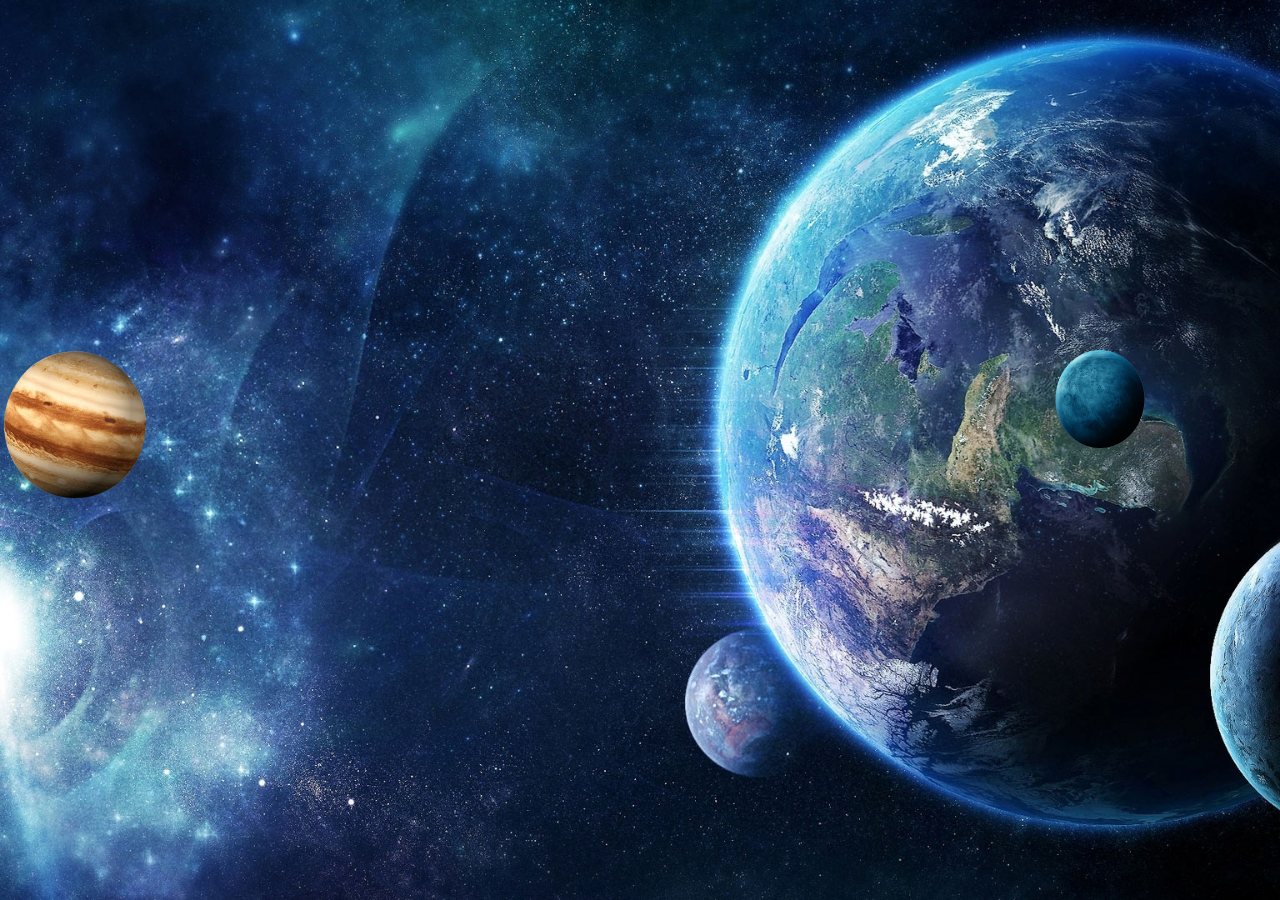
==== commit 55e8b254: "Add files via upload" ====
--- a/Lesson_13_Transition/index.html
+++ b/Lesson_13_Transition/index.html
@@ -1,597 +1,712 @@
 <!DOCTYPE html>
 <html lang="en">
+
 <head>
    <meta charset="UTF-8">
-   <meta name="viewport" content="width=device-width, initial-scale=0.5">
+   <meta name="viewport" content="initial-scale=0.5, maximum-scale=0.5">
    <link rel="stylesheet" href="css/style.css">
    <link rel="preconnect" href="https://fonts.googleapis.com">
    <link rel="preconnect" href="https://fonts.gstatic.com" crossorigin>
    <link href="https://fonts.googleapis.com/css2?family=Indie+Flower&family=Shadows+Into+Light&display=swap" rel="stylesheet">
    <title>SpaceY</title>
 </head>
+
 <body>
    <div class="wrapper">
       <main class="main">
          <div class="body">
-         <div class="rocket-head custom-4">
-         <div class="rocket-head__body inner-1-head custom-4">
-         <div class="inner-1-head__block inner-2-head custom-4">
-         <div class="inner-2-head__block inner-3-head custom-4">
-         <div class="inner-3-head__block inner-4-head custom-4">
-         <div class="inner-4-head__block inner-5 custom-4">
-         <div class="inner-5-head__block inner-6 custom-4"></div>
-</div>
-</div>
-</div>
-</div>
-</div>
-</div>
-
-
-<div class="rocket-body custom">
-<div class="rocket-body__inner inner-1 custom">
-<div class="inner-1__block inner-2 custom">
-<div class="inner-2__block inner-3 custom">
-<div class="inner-3__block inner-4 custom">
-<div class="inner-4__block inner-5 custom">
-<div class="inner-5__block inner-6 custom">
-<div class="inner-6__block inner-7 custom">
-<div class="inner-7__block inner-8 custom">
-<div class="inner-8__block inner-9 custom">
-<div class="inner-9__block inner-10 custom">
-<div class="inner-10__block inner-11 custom">
-<div class="inner-11__block inner-11 custom">
-<div class="inner-12__block inner-13 custom"></div>
-</div>
-</div>
-</div>
-</div>
-</div>
-</div>
-</div>
-</div>
-</div>
-</div>
-</div>
-</div>
-</div>
-<div class="rocket-body custom-2 little-part main-little-part">
-<div class="rocket-body__inner inner-1 custom-2 little-part">
-<div class="inner-1__block inner-2 custom-2 little-part">
-<div class="inner-2__block inner-3 custom-2 little-part">
-<div class="inner-3__block inner-4 custom-2 little-part">
-<div class="inner-4__block inner-5 custom-2 little-part">
-<div class="inner-5__block inner-6 custom-2 little-part">
-<div class="inner-6__block inner-7 custom-2 little-part">
-<div class="inner-7__block inner-8 custom-2 little-part">
-<div class="inner-8__block inner-9 custom-2 little-part">
-<div class="inner-9__block inner-10 custom-2 little-part">
-<div class="inner-10__block inner-11 custom-2 little-part">
-<div class="inner-11__block inner-11 custom-2 little-part">
-<div class="inner-12__block inner-13 custom-2 little-part main-part"></div>
-</div>
-</div>
-</div>
-</div>
-</div>
-</div>
-</div>
-</div>
-</div>
-</div>
-</div>
-</div>
-</div>
-<div class="rocket-body custom-3 little-part main-little-part-2">
-<div class="rocket-body__inner inner-1 custom-3 little-part">
-<div class="inner-1__block inner-2 custom-3 little-part">
-<div class="inner-2__block inner-3 custom-3 little-part">
-<div class="inner-3__block inner-4 custom-3 little-part">
-<div class="inner-4__block inner-5 custom-3 little-part">
-<div class="inner-5__block inner-6 custom-3 little-part">
-<div class="inner-6__block inner-7 custom-3 little-part">
-<div class="inner-7__block inner-8 custom-3 little-part">
-<div class="inner-8__block inner-9 custom-3 little-part">
-<div class="inner-9__block inner-10 custom-3 little-part">
-<div class="inner-10__block inner-11 custom-3 little-part">
-<div class="inner-11__block inner-11 custom-3 little-part">
-<div class="inner-12__block inner-13 custom-3 little-part main-part"></div>
-                                              </div>
-                                           </div>
-                                        </div>
-                                     </div>
-                                  </div>
-                               </div>
-                            </div>
-                           </div>
-                       </div>
-                   </div>
-                  </div>
-              </div>
-          </div>
-    <div class="rocket-body custom-5 little-part main-little-part-3">
-       <div class="rocket-body__inner inner-1 custom-5 little-part">
-       <div class="inner-1__block inner-2 custom-5 little-part">
-       <div class="inner-2__block inner-3 custom-5 little-part">
-       <div class="inner-3__block inner-4 custom-5 little-part">
-       <div class="inner-4__block inner-5 custom-5 little-part">
-       <div class="inner-5__block inner-6 custom-5 little-part">
-       <div class="inner-6__block inner-7 custom-5 little-part">
-       <div class="inner-7__block inner-8 custom-5 little-part">
-       <div class="inner-8__block inner-9 custom-5 little-part">
-       <div class="inner-9__block inner-10 custom-5 little-part">
-       <div class="inner-10__block inner-11 custom-5 little-part">
-       <div class="inner-11__block inner-11 custom-5 little-part">
-       <div class="inner-12__block inner-13 custom-5 little-part main-part"></div>
-                                              </div>
-                                           </div>
-                                        </div>
-                                     </div>
-                                  </div>
-                               </div>
-                            </div>
-                           </div>
-                       </div>
-                   </div>
-                  </div>
-              </div>
-          </div>
-          <div class="rocket-body custom-6 little-part main-little-part-4">
-             <div class="rocket-body__inner inner-1 custom-6 little-part">
-             <div class="inner-1__block inner-2 custom-6 little-part">
-             <div class="inner-2__block inner-3 custom-6 little-part">
-             <div class="inner-3__block inner-4 custom-6 little-part">
-             <div class="inner-4__block inner-5 custom-6 little-part">
-             <div class="inner-5__block inner-6 custom-6 little-part">
-            <div class="inner-6__block inner-7 custom-6 little-part">
-            <div class="inner-7__block inner-8 custom-6 little-part">
-            <div class="inner-8__block inner-9 custom-6 little-part">
-            <div class="inner-9__block inner-10 custom-6 little-part">
-            <div class="inner-10__block inner-11 custom-6 little-part">
-   <div class="inner-11__block inner-11 custom-6 little-part">
-   <div class="inner-12__block inner-13 custom-6 little-part main-part"></div>
-                                          </div>
-                                       </div>
-                                    </div>
-                                 </div>
-                              </div>
-                           </div>
-                        </div>
-                       </div>
-                   </div>
-               </div>
-              </div>
-          </div>
-      </div>
-      <div class="rocket-body custom-7 little-part main-little-part-5">
-         <div class="rocket-body__inner inner-1 custom-7 little-part">
-         <div class="inner-1__block inner-2 custom-7 little-part">
-         <div class="inner-2__block inner-3 custom-7 little-part">
-         <div class="inner-3__block inner-4 custom-7 little-part">
-         <div class="inner-4__block inner-5 custom-7 little-part">
-         <div class="inner-5__block inner-6 custom-7 little-part">
-         <div class="inner-6__block inner-7 custom-7 little-part">
-         <div class="inner-7__block inner-8 custom-7 little-part">
-         <div class="inner-8__block inner-9 custom-7 little-part">
-         <div class="inner-9__block inner-10 custom-7 little-part">
-         <div class="inner-10__block inner-11 custom-7 little-part">
-         <div class="inner-11__block inner-11 custom-7 little-part">
-         <div class="inner-12__block inner-13 custom-7 little-part main-part"></div>
-                                                </div>
-                                             </div>
-                                          </div>
-                                       </div>
-                                    </div>
-                                 </div>
-                              </div>
-                             </div>
-                         </div>
-                     </div>
-                    </div>
-                </div>
+            <div class="rocket-head custom-4">
+               <div class="rocket-head__body inner-1-head custom-4">
+                  <div class="inner-1-head__block inner-2-head custom-4">
+                     <div class="inner-2-head__block inner-3-head custom-4">
+                        <div class="inner-3-head__block inner-4-head custom-4">
+                           <div class="inner-4-head__block inner-5 custom-4">
+                              <div class="inner-5-head__block inner-6 custom-4">
+                              </div>
+                           </div>
+                        </div>
+                     </div>
+                  </div>
+               </div>
+            </div>
+
+
+            <div class="rocket-body custom">
+               <div class="rocket-body__inner inner-1 custom">
+                  <div class="inner-1__block inner-2 custom">
+                     <div class="inner-2__block inner-3 custom">
+                        <div class="inner-3__block inner-4 custom">
+                           <div class="inner-4__block inner-5 custom">
+                              <div class="inner-5__block inner-6 custom">
+                                 <div class="inner-6__block inner-7 custom">
+                                    <div class="inner-7__block inner-8 custom">
+                                       <div class="inner-8__block inner-9 custom">
+                                          <div class="inner-9__block inner-10 custom">
+                                             <div class="inner-10__block inner-11 custom">
+                                                <div class="inner-11__block inner-11 custom">
+                                                   <div class="inner-12__block inner-13 custom"></div>
+                                                </div>
+                                             </div>
+                                          </div>
+                                       </div>
+                                    </div>
+                                 </div>
+                              </div>
+                           </div>
+                        </div>
+                     </div>
+                  </div>
+               </div>
+            </div>
+            <div class="rocket-body custom-2 little-part main-little-part">
+               <div class="rocket-body__inner inner-1 custom-2 little-part">
+                  <div class="inner-1__block inner-2 custom-2 little-part">
+                     <div class="inner-2__block inner-3 custom-2 little-part">
+                        <div class="inner-3__block inner-4 custom-2 little-part">
+                           <div class="inner-4__block inner-5 custom-2 little-part">
+                              <div class="inner-5__block inner-6 custom-2 little-part">
+                                 <div class="inner-6__block inner-7 custom-2 little-part">
+                                    <div class="inner-7__block inner-8 custom-2 little-part">
+                                       <div class="inner-8__block inner-9 custom-2 little-part">
+                                          <div class="inner-9__block inner-10 custom-2 little-part">
+                                             <div class="inner-10__block inner-11 custom-2 little-part">
+                                                <div class="inner-11__block inner-11 custom-2 little-part">
+                                                   <div class="inner-12__block inner-13 custom-2 little-part main-part"></div>
+                                                </div>
+                                             </div>
+                                          </div>
+                                       </div>
+                                    </div>
+                                 </div>
+                              </div>
+                           </div>
+                        </div>
+                     </div>
+                  </div>
+               </div>
+            </div>
+            <div class="rocket-body custom-3 little-part main-little-part-2">
+               <div class="rocket-body__inner inner-1 custom-3 little-part">
+                  <div class="inner-1__block inner-2 custom-3 little-part">
+                     <div class="inner-2__block inner-3 custom-3 little-part">
+                        <div class="inner-3__block inner-4 custom-3 little-part">
+                           <div class="inner-4__block inner-5 custom-3 little-part">
+                              <div class="inner-5__block inner-6 custom-3 little-part">
+                                 <div class="inner-6__block inner-7 custom-3 little-part">
+                                    <div class="inner-7__block inner-8 custom-3 little-part">
+                                       <div class="inner-8__block inner-9 custom-3 little-part">
+                                          <div class="inner-9__block inner-10 custom-3 little-part">
+                                             <div class="inner-10__block inner-11 custom-3 little-part">
+                                                <div class="inner-11__block inner-11 custom-3 little-part">
+                                                   <div class="inner-12__block inner-13 custom-3 little-part main-part"></div>
+                                                </div>
+                                             </div>
+                                          </div>
+                                       </div>
+                                    </div>
+                                 </div>
+                              </div>
+                           </div>
+                        </div>
+                     </div>
+                  </div>
+               </div>
+            </div>
+            <div class="rocket-body custom-5 little-part main-little-part-3">
+               <div class="rocket-body__inner inner-1 custom-5 little-part">
+                  <div class="inner-1__block inner-2 custom-5 little-part">
+                     <div class="inner-2__block inner-3 custom-5 little-part">
+                        <div class="inner-3__block inner-4 custom-5 little-part">
+                           <div class="inner-4__block inner-5 custom-5 little-part">
+                              <div class="inner-5__block inner-6 custom-5 little-part">
+                                 <div class="inner-6__block inner-7 custom-5 little-part">
+                                    <div class="inner-7__block inner-8 custom-5 little-part">
+                                       <div class="inner-8__block inner-9 custom-5 little-part">
+                                          <div class="inner-9__block inner-10 custom-5 little-part">
+                                             <div class="inner-10__block inner-11 custom-5 little-part">
+                                                <div class="inner-11__block inner-11 custom-5 little-part">
+                                                   <div class="inner-12__block inner-13 custom-5 little-part main-part"></div>
+                                                </div>
+                                             </div>
+                                          </div>
+                                       </div>
+                                    </div>
+                                 </div>
+                              </div>
+                           </div>
+                        </div>
+                     </div>
+                  </div>
+               </div>
+            </div>
+            <div class="rocket-body custom-6 little-part main-little-part-4">
+               <div class="rocket-body__inner inner-1 custom-6 little-part">
+                  <div class="inner-1__block inner-2 custom-6 little-part">
+                     <div class="inner-2__block inner-3 custom-6 little-part">
+                        <div class="inner-3__block inner-4 custom-6 little-part">
+                           <div class="inner-4__block inner-5 custom-6 little-part">
+                              <div class="inner-5__block inner-6 custom-6 little-part">
+                                 <div class="inner-6__block inner-7 custom-6 little-part">
+                                    <div class="inner-7__block inner-8 custom-6 little-part">
+                                       <div class="inner-8__block inner-9 custom-6 little-part">
+                                          <div class="inner-9__block inner-10 custom-6 little-part">
+                                             <div class="inner-10__block inner-11 custom-6 little-part">
+                                                <div class="inner-11__block inner-11 custom-6 little-part">
+                                                   <div class="inner-12__block inner-13 custom-6 little-part main-part"></div>
+                                                </div>
+                                             </div>
+                                          </div>
+                                       </div>
+                                    </div>
+                                 </div>
+                              </div>
+                           </div>
+                        </div>
+                     </div>
+                  </div>
+               </div>
+            </div>
+            <div class="rocket-body custom-7 little-part main-little-part-5">
+               <div class="rocket-body__inner inner-1 custom-7 little-part">
+                  <div class="inner-1__block inner-2 custom-7 little-part">
+                     <div class="inner-2__block inner-3 custom-7 little-part">
+                        <div class="inner-3__block inner-4 custom-7 little-part">
+                           <div class="inner-4__block inner-5 custom-7 little-part">
+                              <div class="inner-5__block inner-6 custom-7 little-part">
+                                 <div class="inner-6__block inner-7 custom-7 little-part">
+                                    <div class="inner-7__block inner-8 custom-7 little-part">
+                                       <div class="inner-8__block inner-9 custom-7 little-part">
+                                          <div class="inner-9__block inner-10 custom-7 little-part">
+                                             <div class="inner-10__block inner-11 custom-7 little-part">
+                                                <div class="inner-11__block inner-11 custom-7 little-part">
+                                                   <div class="inner-12__block inner-13 custom-7 little-part main-part"></div>
+                                                </div>
+                                             </div>
+                                          </div>
+                                       </div>
+                                    </div>
+                                 </div>
+                              </div>
+                           </div>
+                        </div>
+                     </div>
+                  </div>
+               </div>
             </div>
             <div class="rocket-engine custom-8 little-part main-little-part-6">
                <div class="rocket-engine__inner  inner-1-engine  custom-8 little-part">
-               <div class="inner-1-engine__block inner-2-engine custom-8 little-part">
-               <div class="inner-2-engine__block inner-3-engine custom-8 little-part">
-               <div class="inner-3-engine__block inner-4-engine custom-8 little-part">
-               <div class="inner-4-engine__block inner-5-engine custom-8 little-part">
-               <div class="inner-5-engine__block inner-6-engine custom-8 little-part">
-               <div class="inner-6-engine__block inner-7-engine custom-8 little-part">
-               <div class="inner-7-engine__block inner-8-engine custom-8 little-part">
-               <div class="inner-8-engine__block inner-9-engine custom-8 little-part">
-               <div class="inner-9-engine__block inner-10-engine custom-8 little-part">
-               <div class="inner-10-engine__block inner-11 custom-8 little-part">
-               <div class="inner-11-engine__block inner-11 custom-8 little-part">
-               <div class="inner-12-engine__block inner-13 custom-8 little-part main-part"></div>
-                                                      </div>
-                                                   </div>
-                                                </div>
-                                             </div>
-                                                          </div>
-                                                       </div>
-                                                    </div>
-                                                   </div>
-                                               </div>
-                                           </div>
-                                          </div>
-                                      </div>
-                                    </div>
-<div class="rocket-engine-2 custom-9 little-part main-little-part-7">
-<div class="rocket-engine-2__inner  inner-1-engine-2 custom-9 little-part">
-<div class="inner-1-engine-2__block inner-2-engine-2 custom-9 little-part">
-<div class="inner-2-engine-2__block inner-3-engine-2 custom-9 little-part">
-<div class="inner-3-engine-2__block inner-4-engine-2 custom-9 little-part">
-<div class="inner-4-engine-2__block inner-5-engine-2 custom-9 little-part">
-<div class="inner-5-engine-2__block inner-6-engine-2 custom-9 little-part">
-<div class="inner-6-engine-2__block inner-7-engine-2 custom-9 little-part">
-<div class="inner-7-engine-2__block inner-8-engine-2 custom-9 little-part">
-<div class="inner-8-engine-2__block inner-9-engine-2 custom-9 little-part">
-<div class="inner-9-engine-2__block inner-10-engine-2 custom-9 little-part">
-<div class="inner-10-engine-2__block inner-11-2 custom-9 little-part">
-<div class="inner-11-engine-2__block inner-11-2 custom-9 little-part">
-<div class="inner-12-engine-2__block inner-13-2 custom-9 little-part main-part"></div>
-                                            </div>
-                                         </div>
-                                      </div>
-                                   </div>
-                                </div>
-                             </div>
-                                  </div>
-                                 </div>
-                             </div>
-                         </div>
-                        </div>
-                    </div>
-                  </div>
-
-
-<div class="fasteners">
-   <div class="fasteners__item f-left"></div>
-   <div class="fasteners__item f-right"></div>
-</div>
-<div class="fasteners-2">
-   <div class="fasteners__item f-left"></div>
-   <div class="fasteners__item f-right"></div>
-</div>
-<div class="fasteners-3">
-   <div class="fasteners__item f-left"></div>
-   <div class="fasteners__item f-right"></div>
-</div>
-<div class="fasteners-4">
-   <div class="fasteners__item f-left"></div>
-   <div class="fasteners__item f-right"></div>
-</div>
-<div class="fasteners-5">
-   <div class="fasteners__item f-left"></div>
-   <div class="fasteners__item f-right"></div>
-</div>
-<div class="fasteners-6">
-   <div class="fasteners__item f-left"></div>
-   <div class="fasteners__item f-right"></div>
-</div>
-
-
-<div class="fast-rocket-1">
-   <div class="fast-rocket-1__body inner-rocket-1 custom-10">
-       <div class="inner-rocket-1__body inner-rocket-2 custom-10">
-         <div class="inner-rocket-2__body inner-rocket-3 custom-10">
-            <div class="inner-rocket-3__body inner-rocket-4 custom-10">
-
-            </div>
-         </div>
-       </div>
-   </div>
-</div>
-
-<div class="fast-rocket-2">
-   <div class="fast-rocket-2__body inner-rocket-1-1 custom-10">
-       <div class="inner-rocket-1-1__body inner-rocket-2-2 custom-10">
-         <div class="inner-rocket-2-2__body inner-rocket-3-3 custom-10">
-            <div class="inner-rocket-3-3__body inner-rocket-4-4 custom-10">
-
-            </div>
-         </div>
-       </div>
-   </div>
-</div>
-
-<div class="fast-rocket-3">
-   <div class="fast-rocket-3__body inner-rocket-1-1-1 custom-10">
-       <div class="inner-rocket-1-1-1__body inner-rocket-2-2-2 custom-10">
-         <div class="inner-rocket-2-2-2__body inner-rocket-3-3-3 custom-10">
-            <div class="inner-rocket-3-3-3__body inner-rocket-4-4-4 custom-10">
-
-            </div>
-         </div>
-       </div>
-   </div>
-</div>
-
-<div class="rocket-accelerator custom-10 little-part main-little-part-8">
-   <div class="rocket-accelerator__inner inner-1 custom-10 little-part">
-   <div class="inner-1-accelerator__block inner-2 custom-10 little-part">
-   <div class="inner-2-accelerator__block inner-3 custom-10 little-part">
-   <div class="inner-3-accelerator__block inner-4 custom-10 little-part">
-   <div class="inner-4-accelerator__block inner-5 custom-10 little-part">
-   <div class="inner-5-accelerator__block inner-6 custom-10 little-part">
-   <div class="inner-6-accelerator__block inner-7 custom-10 little-part">
-   <div class="inner-7-accelerator__block inner-8 custom-10 little-part">
-   <div class="inner-8-accelerator__block inner-9 custom-10 little-part">
-   <div class="inner-9-accelerator__block inner-10 custom-10 little-part">
-   <div class="inner-10-accelerator__block inner-11 custom-10 little-part">
-   <div class="inner-11-accelerator__block inner-11 custom-10 little-part">
-   <div class="inner-12-accelerator__block inner-13 custom-10 little-part main-part"></div>
-   </div>
-   </div>
-   </div>
-   </div>
-   </div>
-   </div>
-   </div>
-   </div>
-   </div>
-   </div>
-   </div>
-   </div>
-   </div>
-
-   <div class="rocket-accelerator-2 custom-10 little-part main-little-part-9">
-      <div class="rocket-accelerator-2__inner inner-1 custom-10 little-part">
-      <div class="inner-1-accelerator-2__block inner-2 custom-10 little-part">
-      <div class="inner-2-accelerator-2__block inner-3 custom-10 little-part">
-      <div class="inner-3-accelerator-2__block inner-4 custom-10 little-part">
-      <div class="inner-4-accelerator-2__block inner-5 custom-10 little-part">
-      <div class="inner-5-accelerator-2__block inner-6 custom-10 little-part">
-      <div class="inner-6-accelerator-2__block inner-7 custom-10 little-part">
-      <div class="inner-7-accelerator-2__block inner-8 custom-10 little-part">
-      <div class="inner-8-accelerator-2__block inner-9 custom-10 little-part">
-      <div class="inner-9-accelerator-2__block inner-10 custom-10 little-part">
-      <div class="inner-10-accelerator-2__block inner-11 custom-10 little-part">
-      <div class="inner-11-accelerator-2__block inner-11 custom-10 little-part">
-      <div class="inner-12-accelerator-2__block inner-13 custom-10 little-part main-part"></div>
-      </div>
-      </div>
-      </div>
-      </div>
-      </div>
-      </div>
-      </div>
-      </div>
-      </div>
-      </div>
-      </div>
-      </div>
-      </div>
-      <div class="rocket-accelerator-3 custom-10 little-part main-little-part-10">
-         <div class="rocket-accelerator-3__inner inner-1 custom-10 little-part">
-         <div class="inner-1-accelerator-3__block inner-2 custom-10 little-part">
-         <div class="inner-2-accelerator-3__block inner-3 custom-10 little-part">
-         <div class="inner-3-accelerator-3__block inner-4 custom-10 little-part">
-         <div class="inner-4-accelerator-3__block inner-5 custom-10 little-part">
-         <div class="inner-5-accelerator-3__block inner-6 custom-10 little-part">
-         <div class="inner-6-accelerator-3__block inner-7 custom-10 little-part">
-         <div class="inner-7-accelerator-3__block inner-8 custom-10 little-part">
-         <div class="inner-8-accelerator-3__block inner-9 custom-10 little-part">
-         <div class="inner-9-accelerator-3__block inner-10 custom-10 little-part">
-         <div class="inner-10-accelerator-3__block inner-11 custom-10 little-part">
-         <div class="inner-11-accelerator-3__block inner-11 custom-10 little-part">
-         <div class="inner-12-accelerator-3__block inner-13 custom-10 little-part main-part"></div>
-         </div>
-         </div>
-         </div>
-         </div>
-         </div>
-         </div>
-         </div>
-         </div>
-         </div>
-         </div>
-         </div>
-         </div>
-         </div>
-
-
-<div class="rocketup-1">
-   <div class="rocketup__item"><div class="n1"></div></div>
-   <div class="rocketup__item"><div class="n2"></div></div>
-   <div class="rocketup__item"><div class="n3"></div></div>
-   <div class="rocketup__item"><div class="n4"></div></div>
-   <div class="rocketup__item"><div class="n5"></div></div>
-</div>
-
-<div class="rocketup-2">
-   <div class="rocketup__item"><div class="n1"></div></div>
-   <div class="rocketup__item"><div class="n2"></div></div>
-   <div class="rocketup__item"><div class="n3"></div></div>
-   <div class="rocketup__item"><div class="n4"></div></div>
-   <div class="rocketup__item"><div class="n5"></div></div>
-</div>
-
-<div class="rocketup-3">
-   <div class="rocketup__item"><div class="n1"></div></div>
-   <div class="rocketup__item"><div class="n2"></div></div>
-   <div class="rocketup__item"><div class="n3"></div></div>
-   <div class="rocketup__item"><div class="n4"></div></div>
-   <div class="rocketup__item"><div class="n5"></div></div>
-</div>
-
-<div class="rocketup-4">
-   <div class="rocketup__item"><div class="n1"></div></div>
-   <div class="rocketup__item"><div class="n2"></div></div>
-   <div class="rocketup__item"><div class="n3"></div></div>
-   <div class="rocketup__item"><div class="n4"></div></div>
-   <div class="rocketup__item"><div class="n5"></div></div>
-</div>
-
-<div class="rocketup-5">
-   <div class="rocketup__item"><div class="n1"></div></div>
-   <div class="rocketup__item"><div class="n2"></div></div>
-   <div class="rocketup__item"><div class="n3"></div></div>
-   <div class="rocketup__item"><div class="n4"></div></div>
-   <div class="rocketup__item"><div class="n5"></div></div>
-</div>
-
-<div class="rocketup-6">
-   <div class="rocketup__item"><div class="n1"></div></div>
-   <div class="rocketup__item"><div class="n2"></div></div>
-   <div class="rocketup__item"><div class="n3"></div></div>
-   <div class="rocketup__item"><div class="n4"></div></div>
-   <div class="rocketup__item"><div class="n5"></div></div>
-</div>
-
-<div class="rocketup-7">
-   <div class="rocketup__item"><div class="n1"></div></div>
-   <div class="rocketup__item"><div class="n2"></div></div>
-   <div class="rocketup__item"><div class="n3"></div></div>
-   <div class="rocketup__item"><div class="n4"></div></div>
-   <div class="rocketup__item"><div class="n5"></div></div>
-</div>
-
-<div class="rocketup-8">
-   <div class="rocketup__item"><div class="n1"></div></div>
-   <div class="rocketup__item"><div class="n2"></div></div>
-   <div class="rocketup__item"><div class="n3"></div></div>
-   <div class="rocketup__item"><div class="n4"></div></div>
-   <div class="rocketup__item"><div class="n5"></div></div>
-</div>
-
-<div class="rocketup-9">
-   <div class="rocketup__item"><div class="n1"></div></div>
-   <div class="rocketup__item"><div class="n2"></div></div>
-   <div class="rocketup__item"><div class="n3"></div></div>
-   <div class="rocketup__item"><div class="n4"></div></div>
-   <div class="rocketup__item"><div class="n5"></div></div>
-</div>
-
-<div class="rocketup-10">
-   <div class="rocketup__item"><div class="n1"></div></div>
-   <div class="rocketup__item"><div class="n2"></div></div>
-   <div class="rocketup__item"><div class="n3"></div></div>
-   <div class="rocketup__item"><div class="n4"></div></div>
-   <div class="rocketup__item"><div class="n5"></div></div>
-</div>
-
-<div class="rocketup-11">
-   <div class="rocketup__item"><div class="n1"></div></div>
-   <div class="rocketup__item"><div class="n2"></div></div>
-   <div class="rocketup__item"><div class="n3"></div></div>
-   <div class="rocketup__item"><div class="n4"></div></div>
-   <div class="rocketup__item"><div class="n5"></div></div>
-</div>
-
-<div class="transit1"></div>
-<div class="transit2"></div>
-<div class="transit3"></div>
-
-<img src="img/flag.png" alt="Image" class="image">
-<div class="text"><h1><span class="s1">FREELANCER</span> <span class="s2">LIFE</span> <span class="s3">STYLE</span></h1></div>
-<div class="square">
-   <div class="square__item left-up"></div>
-   <div class="square__item right-up"></div>
-   <div class="square__item right-down"></div>
-   <div class="square__item left-down"></div>
-</div>
-
-<div class="square s2">
-   <div class="square__item left-up"></div>
-   <div class="square__item right-up"></div>
-   <div class="square__item right-down"></div>
-   <div class="square__item left-down"></div>
-</div>
-
-<div class="square s3">
-   <div class="square__item left-up"></div>
-   <div class="square__item right-up"></div>
-   <div class="square__item right-down"></div>
-   <div class="square__item left-down"></div>
-</div>
-
-<div class="screw">
-   <div class="screw__item">
-      <div class="up-part"></div>
-   </div>
-</div>
-
-<div class="screw part2">
-   <div class="screw__item">
-      <div class="up-part"></div>
-   </div>
-</div>
-
-<div class="screw part3">
-   <div class="screw__item">
-      <div class="up-part"></div>
-   </div>
-</div>
-
-<div class="screw part4">
-   <div class="screw__item">
-      <div class="up-part"></div>
-   </div>
-</div>
-
-<div class="screw part5">
-   <div class="screw__item">
-      <div class="up-part"></div>
-   </div>
-</div>
-
-<div class="screw part6">
-   <div class="screw__item">
-      <div class="up-part"></div>
-   </div>
-</div>
-
-<div class="screw part7">
-   <div class="screw__item">
-      <div class="up-part"></div>
-   </div>
-</div>
-
-<div class="screw part8">
-   <div class="screw__item">
-      <div class="up-part"></div>
-   </div>
-</div>
-
-<div class="screw part9">
-   <div class="screw__item">
-      <div class="up-part"></div>
-   </div>
-</div>
-
-<div class="screw part10">
-   <div class="screw__item">
-      <div class="up-part"></div>
-   </div>
-</div>
-
-<div class="screw part11">
-   <div class="screw__item">
-      <div class="up-part"></div>
-   </div>
-</div>
-
-<div class="screw part12">
-   <div class="screw__item">
-      <div class="up-part"></div>
-   </div>
-</div>
-
-<div class="screw part13">
-   <div class="screw__item">
-      <div class="up-part"></div>
-   </div>
-</div>
-
-<div class="screw part14">
-   <div class="screw__item">
-      <div class="up-part"></div>
-   </div>
-</div>
-
-<img src="img/fire.png" alt="Image" class="fire">
+                  <div class="inner-1-engine__block inner-2-engine custom-8 little-part">
+                     <div class="inner-2-engine__block inner-3-engine custom-8 little-part">
+                        <div class="inner-3-engine__block inner-4-engine custom-8 little-part">
+                           <div class="inner-4-engine__block inner-5-engine custom-8 little-part">
+                              <div class="inner-5-engine__block inner-6-engine custom-8 little-part">
+                                 <div class="inner-6-engine__block inner-7-engine custom-8 little-part">
+                                    <div class="inner-7-engine__block inner-8-engine custom-8 little-part">
+                                       <div class="inner-8-engine__block inner-9-engine custom-8 little-part">
+                                          <div class="inner-9-engine__block inner-10-engine custom-8 little-part">
+                                             <div class="inner-10-engine__block inner-11 custom-8 little-part">
+                                                <div class="inner-11-engine__block inner-11 custom-8 little-part">
+                                                   <div class="inner-12-engine__block inner-13 custom-8 little-part main-part"></div>
+                                                </div>
+                                             </div>
+                                          </div>
+                                       </div>
+                                    </div>
+                                 </div>
+                              </div>
+                           </div>
+                        </div>
+                     </div>
+                  </div>
+               </div>
+            </div>
+            <div class="rocket-engine-2 custom-9 little-part main-little-part-7">
+               <div class="rocket-engine-2__inner  inner-1-engine-2 custom-9 little-part">
+                  <div class="inner-1-engine-2__block inner-2-engine-2 custom-9 little-part">
+                     <div class="inner-2-engine-2__block inner-3-engine-2 custom-9 little-part">
+                        <div class="inner-3-engine-2__block inner-4-engine-2 custom-9 little-part">
+                           <div class="inner-4-engine-2__block inner-5-engine-2 custom-9 little-part">
+                              <div class="inner-5-engine-2__block inner-6-engine-2 custom-9 little-part">
+                                 <div class="inner-6-engine-2__block inner-7-engine-2 custom-9 little-part">
+                                    <div class="inner-7-engine-2__block inner-8-engine-2 custom-9 little-part">
+                                       <div class="inner-8-engine-2__block inner-9-engine-2 custom-9 little-part">
+                                          <div class="inner-9-engine-2__block inner-10-engine-2 custom-9 little-part">
+                                             <div class="inner-10-engine-2__block inner-11-2 custom-9 little-part">
+                                                <div class="inner-11-engine-2__block inner-11-2 custom-9 little-part">
+                                                   <div class="inner-12-engine-2__block inner-13-2 custom-9 little-part main-part"></div>
+                                                </div>
+                                             </div>
+                                          </div>
+                                       </div>
+                                    </div>
+                                 </div>
+                              </div>
+                           </div>
+                        </div>
+                     </div>
+                  </div>
+               </div>
+            </div>
+
+
+            <div class="fasteners">
+               <div class="fasteners__item f-left"></div>
+               <div class="fasteners__item f-right"></div>
+            </div>
+            <div class="fasteners-2">
+               <div class="fasteners__item f-left"></div>
+               <div class="fasteners__item f-right"></div>
+            </div>
+            <div class="fasteners-3">
+               <div class="fasteners__item f-left"></div>
+               <div class="fasteners__item f-right"></div>
+            </div>
+            <div class="fasteners-4">
+               <div class="fasteners__item f-left"></div>
+               <div class="fasteners__item f-right"></div>
+            </div>
+            <div class="fasteners-5">
+               <div class="fasteners__item f-left"></div>
+               <div class="fasteners__item f-right"></div>
+            </div>
+            <div class="fasteners-6">
+               <div class="fasteners__item f-left"></div>
+               <div class="fasteners__item f-right"></div>
+            </div>
+
+
+            <div class="fast-rocket-1">
+               <div class="fast-rocket-1__body inner-rocket-1 custom-10">
+                  <div class="inner-rocket-1__body inner-rocket-2 custom-10">
+                     <div class="inner-rocket-2__body inner-rocket-3 custom-10">
+                        <div class="inner-rocket-3__body inner-rocket-4 custom-10">
+
+                        </div>
+                     </div>
+                  </div>
+               </div>
+            </div>
+
+            <div class="fast-rocket-2">
+               <div class="fast-rocket-2__body inner-rocket-1-1 custom-10">
+                  <div class="inner-rocket-1-1__body inner-rocket-2-2 custom-10">
+                     <div class="inner-rocket-2-2__body inner-rocket-3-3 custom-10">
+                        <div class="inner-rocket-3-3__body inner-rocket-4-4 custom-10">
+
+                        </div>
+                     </div>
+                  </div>
+               </div>
+            </div>
+
+            <div class="fast-rocket-3">
+               <div class="fast-rocket-3__body inner-rocket-1-1-1 custom-10">
+                  <div class="inner-rocket-1-1-1__body inner-rocket-2-2-2 custom-10">
+                     <div class="inner-rocket-2-2-2__body inner-rocket-3-3-3 custom-10">
+                        <div class="inner-rocket-3-3-3__body inner-rocket-4-4-4 custom-10">
+
+                        </div>
+                     </div>
+                  </div>
+               </div>
+            </div>
+
+            <div class="rocket-accelerator custom-10 little-part main-little-part-8">
+               <div class="rocket-accelerator__inner inner-1 custom-10 little-part">
+                  <div class="inner-1-accelerator__block inner-2 custom-10 little-part">
+                     <div class="inner-2-accelerator__block inner-3 custom-10 little-part">
+                        <div class="inner-3-accelerator__block inner-4 custom-10 little-part">
+                           <div class="inner-4-accelerator__block inner-5 custom-10 little-part">
+                              <div class="inner-5-accelerator__block inner-6 custom-10 little-part">
+                                 <div class="inner-6-accelerator__block inner-7 custom-10 little-part">
+                                    <div class="inner-7-accelerator__block inner-8 custom-10 little-part">
+                                       <div class="inner-8-accelerator__block inner-9 custom-10 little-part">
+                                          <div class="inner-9-accelerator__block inner-10 custom-10 little-part">
+                                             <div class="inner-10-accelerator__block inner-11 custom-10 little-part">
+                                                <div class="inner-11-accelerator__block inner-11 custom-10 little-part">
+                                                   <div class="inner-12-accelerator__block inner-13 custom-10 little-part main-part"></div>
+                                                </div>
+                                             </div>
+                                          </div>
+                                       </div>
+                                    </div>
+                                 </div>
+                              </div>
+                           </div>
+                        </div>
+                     </div>
+                  </div>
+               </div>
+            </div>
+
+            <div class="rocket-accelerator-2 custom-10 little-part main-little-part-9">
+               <div class="rocket-accelerator-2__inner inner-1 custom-10 little-part">
+                  <div class="inner-1-accelerator-2__block inner-2 custom-10 little-part">
+                     <div class="inner-2-accelerator-2__block inner-3 custom-10 little-part">
+                        <div class="inner-3-accelerator-2__block inner-4 custom-10 little-part">
+                           <div class="inner-4-accelerator-2__block inner-5 custom-10 little-part">
+                              <div class="inner-5-accelerator-2__block inner-6 custom-10 little-part">
+                                 <div class="inner-6-accelerator-2__block inner-7 custom-10 little-part">
+                                    <div class="inner-7-accelerator-2__block inner-8 custom-10 little-part">
+                                       <div class="inner-8-accelerator-2__block inner-9 custom-10 little-part">
+                                          <div class="inner-9-accelerator-2__block inner-10 custom-10 little-part">
+                                             <div class="inner-10-accelerator-2__block inner-11 custom-10 little-part">
+                                                <div class="inner-11-accelerator-2__block inner-11 custom-10 little-part">
+                                                   <div class="inner-12-accelerator-2__block inner-13 custom-10 little-part main-part"></div>
+                                                </div>
+                                             </div>
+                                          </div>
+                                       </div>
+                                    </div>
+                                 </div>
+                              </div>
+                           </div>
+                        </div>
+                     </div>
+                  </div>
+               </div>
+            </div>
+            <div class="rocket-accelerator-3 custom-10 little-part main-little-part-10">
+               <div class="rocket-accelerator-3__inner inner-1 custom-10 little-part">
+                  <div class="inner-1-accelerator-3__block inner-2 custom-10 little-part">
+                     <div class="inner-2-accelerator-3__block inner-3 custom-10 little-part">
+                        <div class="inner-3-accelerator-3__block inner-4 custom-10 little-part">
+                           <div class="inner-4-accelerator-3__block inner-5 custom-10 little-part">
+                              <div class="inner-5-accelerator-3__block inner-6 custom-10 little-part">
+                                 <div class="inner-6-accelerator-3__block inner-7 custom-10 little-part">
+                                    <div class="inner-7-accelerator-3__block inner-8 custom-10 little-part">
+                                       <div class="inner-8-accelerator-3__block inner-9 custom-10 little-part">
+                                          <div class="inner-9-accelerator-3__block inner-10 custom-10 little-part">
+                                             <div class="inner-10-accelerator-3__block inner-11 custom-10 little-part">
+                                                <div class="inner-11-accelerator-3__block inner-11 custom-10 little-part">
+                                                   <div class="inner-12-accelerator-3__block inner-13 custom-10 little-part main-part"></div>
+                                                </div>
+                                             </div>
+                                          </div>
+                                       </div>
+                                    </div>
+                                 </div>
+                              </div>
+                           </div>
+                        </div>
+                     </div>
+                  </div>
+               </div>
+            </div>
+
+
+            <div class="rocketup-1">
+               <div class="rocketup__item">
+                  <div class="n1"></div>
+               </div>
+               <div class="rocketup__item">
+                  <div class="n2"></div>
+               </div>
+               <div class="rocketup__item">
+                  <div class="n3"></div>
+               </div>
+               <div class="rocketup__item">
+                  <div class="n4"></div>
+               </div>
+               <div class="rocketup__item">
+                  <div class="n5"></div>
+               </div>
+            </div>
+
+            <div class="rocketup-2">
+               <div class="rocketup__item">
+                  <div class="n1"></div>
+               </div>
+               <div class="rocketup__item">
+                  <div class="n2"></div>
+               </div>
+               <div class="rocketup__item">
+                  <div class="n3"></div>
+               </div>
+               <div class="rocketup__item">
+                  <div class="n4"></div>
+               </div>
+               <div class="rocketup__item">
+                  <div class="n5"></div>
+               </div>
+            </div>
+
+            <div class="rocketup-3">
+               <div class="rocketup__item">
+                  <div class="n1"></div>
+               </div>
+               <div class="rocketup__item">
+                  <div class="n2"></div>
+               </div>
+               <div class="rocketup__item">
+                  <div class="n3"></div>
+               </div>
+               <div class="rocketup__item">
+                  <div class="n4"></div>
+               </div>
+               <div class="rocketup__item">
+                  <div class="n5"></div>
+               </div>
+            </div>
+
+            <div class="rocketup-4">
+               <div class="rocketup__item">
+                  <div class="n1"></div>
+               </div>
+               <div class="rocketup__item">
+                  <div class="n2"></div>
+               </div>
+               <div class="rocketup__item">
+                  <div class="n3"></div>
+               </div>
+               <div class="rocketup__item">
+                  <div class="n4"></div>
+               </div>
+               <div class="rocketup__item">
+                  <div class="n5"></div>
+               </div>
+            </div>
+
+            <div class="rocketup-5">
+               <div class="rocketup__item">
+                  <div class="n1"></div>
+               </div>
+               <div class="rocketup__item">
+                  <div class="n2"></div>
+               </div>
+               <div class="rocketup__item">
+                  <div class="n3"></div>
+               </div>
+               <div class="rocketup__item">
+                  <div class="n4"></div>
+               </div>
+               <div class="rocketup__item">
+                  <div class="n5"></div>
+               </div>
+            </div>
+
+            <div class="rocketup-6">
+               <div class="rocketup__item">
+                  <div class="n1"></div>
+               </div>
+               <div class="rocketup__item">
+                  <div class="n2"></div>
+               </div>
+               <div class="rocketup__item">
+                  <div class="n3"></div>
+               </div>
+               <div class="rocketup__item">
+                  <div class="n4"></div>
+               </div>
+               <div class="rocketup__item">
+                  <div class="n5"></div>
+               </div>
+            </div>
+
+            <div class="rocketup-7">
+               <div class="rocketup__item">
+                  <div class="n1"></div>
+               </div>
+               <div class="rocketup__item">
+                  <div class="n2"></div>
+               </div>
+               <div class="rocketup__item">
+                  <div class="n3"></div>
+               </div>
+               <div class="rocketup__item">
+                  <div class="n4"></div>
+               </div>
+               <div class="rocketup__item">
+                  <div class="n5"></div>
+               </div>
+            </div>
+
+            <div class="rocketup-8">
+               <div class="rocketup__item">
+                  <div class="n1"></div>
+               </div>
+               <div class="rocketup__item">
+                  <div class="n2"></div>
+               </div>
+               <div class="rocketup__item">
+                  <div class="n3"></div>
+               </div>
+               <div class="rocketup__item">
+                  <div class="n4"></div>
+               </div>
+               <div class="rocketup__item">
+                  <div class="n5"></div>
+               </div>
+            </div>
+
+            <div class="rocketup-9">
+               <div class="rocketup__item">
+                  <div class="n1"></div>
+               </div>
+               <div class="rocketup__item">
+                  <div class="n2"></div>
+               </div>
+               <div class="rocketup__item">
+                  <div class="n3"></div>
+               </div>
+               <div class="rocketup__item">
+                  <div class="n4"></div>
+               </div>
+               <div class="rocketup__item">
+                  <div class="n5"></div>
+               </div>
+            </div>
+
+            <div class="rocketup-10">
+               <div class="rocketup__item">
+                  <div class="n1"></div>
+               </div>
+               <div class="rocketup__item">
+                  <div class="n2"></div>
+               </div>
+               <div class="rocketup__item">
+                  <div class="n3"></div>
+               </div>
+               <div class="rocketup__item">
+                  <div class="n4"></div>
+               </div>
+               <div class="rocketup__item">
+                  <div class="n5"></div>
+               </div>
+            </div>
+
+            <div class="rocketup-11">
+               <div class="rocketup__item">
+                  <div class="n1"></div>
+               </div>
+               <div class="rocketup__item">
+                  <div class="n2"></div>
+               </div>
+               <div class="rocketup__item">
+                  <div class="n3"></div>
+               </div>
+               <div class="rocketup__item">
+                  <div class="n4"></div>
+               </div>
+               <div class="rocketup__item">
+                  <div class="n5"></div>
+               </div>
+            </div>
+
+            <div class="transit1"></div>
+            <div class="transit2"></div>
+            <div class="transit3"></div>
+
+            <img src="img/flag.png" alt="Image" class="image">
+            <div class="text">
+               <h1><span class="s1">FREELANCER</span> <span class="s2">LIFE</span> <span class="s3">STYLE</span></h1>
+            </div>
+            <div class="square">
+               <div class="square__item left-up"></div>
+               <div class="square__item right-up"></div>
+               <div class="square__item right-down"></div>
+               <div class="square__item left-down"></div>
+            </div>
+
+            <div class="square s2">
+               <div class="square__item left-up"></div>
+               <div class="square__item right-up"></div>
+               <div class="square__item right-down"></div>
+               <div class="square__item left-down"></div>
+            </div>
+
+            <div class="square s3">
+               <div class="square__item left-up"></div>
+               <div class="square__item right-up"></div>
+               <div class="square__item right-down"></div>
+               <div class="square__item left-down"></div>
+            </div>
+
+            <div class="screw">
+               <div class="screw__item">
+                  <div class="up-part"></div>
+               </div>
+            </div>
+
+            <div class="screw part2">
+               <div class="screw__item">
+                  <div class="up-part"></div>
+               </div>
+            </div>
+
+            <div class="screw part3">
+               <div class="screw__item">
+                  <div class="up-part"></div>
+               </div>
+            </div>
+
+            <div class="screw part4">
+               <div class="screw__item">
+                  <div class="up-part"></div>
+               </div>
+            </div>
+
+            <div class="screw part5">
+               <div class="screw__item">
+                  <div class="up-part"></div>
+               </div>
+            </div>
+
+            <div class="screw part6">
+               <div class="screw__item">
+                  <div class="up-part"></div>
+               </div>
+            </div>
+
+            <div class="screw part7">
+               <div class="screw__item">
+                  <div class="up-part"></div>
+               </div>
+            </div>
+
+            <div class="screw part8">
+               <div class="screw__item">
+                  <div class="up-part"></div>
+               </div>
+            </div>
+
+            <div class="screw part9">
+               <div class="screw__item">
+                  <div class="up-part"></div>
+               </div>
+            </div>
+
+            <div class="screw part10">
+               <div class="screw__item">
+                  <div class="up-part"></div>
+               </div>
+            </div>
+
+            <div class="screw part11">
+               <div class="screw__item">
+                  <div class="up-part"></div>
+               </div>
+            </div>
+
+            <div class="screw part12">
+               <div class="screw__item">
+                  <div class="up-part"></div>
+               </div>
+            </div>
+
+            <div class="screw part13">
+               <div class="screw__item">
+                  <div class="up-part"></div>
+               </div>
+            </div>
+
+            <div class="screw part14">
+               <div class="screw__item">
+                  <div class="up-part"></div>
+               </div>
+            </div>
+
+            <img src="img/fire.png" alt="Image" class="fire">
 
          </div>
          <img src="img/jup.png" alt="Image" class="jupiter">
@@ -599,7 +714,9 @@
 
          <div class="nlo-dev">
             <div class="text-main">
-               <div class="text-nlo"><h1>ЖИВИ, А РАБОТАЙ В СВОБОДНОЕ ВРЕМЯ!</h1></div>
+               <div class="text-nlo">
+                  <h1>ЖИВИ, А РАБОТАЙ В СВОБОДНОЕ ВРЕМЯ!</h1>
+               </div>
                <div class="text2-nlo"></div>
             </div>
             <img src="img/nlo.png" alt="Image" class="nlo">
@@ -608,4 +725,5 @@
       </main>
    </div>
 </body>
+
 </html>--- a/Lesson_13_Transition/css/style.css
+++ b/Lesson_13_Transition/css/style.css
@@ -24,19 +24,19 @@
    position: relative;
    left: -2400px;
    top: 1400px;
-   transform: rotate(45deg) skew(-10deg);
-   animation: rocketmove 60s ease 0s 1;
+   transform: rotate(40deg) skew(-10deg) scale(0.5);
+   animation: rocketmove 50s ease 0s 1;
    z-index: 30;
+
 }
 
 @keyframes rocketmove {
    0% {
-
    }
 
    100% {
-      left: 2400px;
-      top: -1715px;
+      left: 1400px;
+      top: -1815px;
    }
 }
 
@@ -129,7 +129,6 @@
 
 .rocket-body {
    box-shadow: 0px 0px 10px 2px rgb(95, 95, 95);
-
 }
 
 .rocket-body__inner {
@@ -152,7 +151,6 @@
 .inner-3__block {
    width: 60px;
    background: rgb(165, 165, 165);
-
 }
 
 .inner-4__block {
@@ -259,7 +257,6 @@
    z-index: 5;
 }
 
-
 .main-little-part-7 {
    position: absolute;
    left: 425px;
@@ -288,12 +285,11 @@
    z-index: 3;
 }
 
-
 .rocket-head {
    height: 100px;
    width: 100px;
    background: grey;
-   border-radius: 50% 50% 24% 76% / 96% 96% 4% 4% ;
+   border-radius: 50% 50% 24% 76% / 96% 96% 4% 4%;
    display: inline-block;
    position: absolute;
    top: -95px;
@@ -306,7 +302,7 @@
    height: 95px;
    width: 95px;
    background: rgb(162, 162, 162);
-   border-radius: 50% 50% 24% 76% / 96% 96% 4% 4% ;
+   border-radius: 50% 50% 24% 76% / 96% 96% 4% 4%;
    display: inline-block;
    box-shadow: 0px 0px 10px 2px rgb(224, 224, 224);
 }
@@ -315,51 +311,48 @@
    height: 90px;
    width: 90px;
    background: rgb(169, 168, 168);
-   border-radius: 50% 50% 24% 76% / 96% 96% 4% 4% ;
-   display: inline-block;
-
+   border-radius: 50% 50% 24% 76% / 96% 96% 4% 4%;
+   display: inline-block;
 }
 
 .inner-2-head__block {
    height: 85px;
    width: 85px;
    background: rgb(234, 232, 232);
-   border-radius: 50% 50% 24% 76% / 96% 96% 4% 4% ;
-   display: inline-block;
-
+   border-radius: 50% 50% 24% 76% / 96% 96% 4% 4%;
+   display: inline-block;
 }
 
 .inner-3-head__block {
    height: 80px;
    width: 80px;
    background: rgb(184, 183, 183);
-   border-radius: 50% 50% 24% 76% / 96% 96% 4% 4% ;
-   display: inline-block;
-
+   border-radius: 50% 50% 24% 76% / 96% 96% 4% 4%;
+   display: inline-block;
 }
 
 .inner-4-head__block {
    height: 75px;
    width: 80px;
    background: rgb(193, 192, 192);
-   border-radius: 50% 50% 24% 76% / 96% 96% 4% 4% ;
+   border-radius: 50% 50% 24% 76% / 96% 96% 4% 4%;
    display: inline-block;
    box-shadow: 0px 0px 10px 2px rgb(224, 224, 224);
 }
-
 
 .inner-5-head__block {
    height: 75px;
    width: 80px;
-   background: rgb(204, 203, 203);
-   border-radius: 50% 50% 24% 76% / 96% 96% 4% 4% ;
+   background: url(../img/bgrocket.jpg) 5px -5px / 70px no-repeat;
+   border-radius: 50% 50% 24% 76% / 96% 96% 4% 4%;
    display: inline-block;
    box-shadow: 0px 0px 10px 2px rgb(224, 224, 224);
 }
+
+
 
 .rocket-engine {
    box-shadow: 0px 0px 10px 2px rgb(95, 95, 95);
-
 }
 
 .rocket-engine__inner {
@@ -382,7 +375,6 @@
 .inner-3-engine__block {
    width: 120px;
    background: rgb(165, 165, 165);
-
 }
 
 .inner-4-engine__block {
@@ -441,7 +433,6 @@
 
 .rocket-engine-2 {
    box-shadow: 0px 0px 10px 2px rgb(95, 95, 95);
-
 }
 
 .rocket-engine-2__inner {
@@ -464,7 +455,6 @@
 .inner-3-engine-2__block {
    width: 120px;
    background: rgb(165, 165, 165);
-
 }
 
 .inner-4-engine-2__block {
@@ -520,7 +510,6 @@
    background: rgb(239, 239, 239);
    box-shadow: 0px 0px 10px 2px rgb(247, 242, 242);
 }
-
 
 .fasteners {
    width: 50px;
@@ -618,7 +607,7 @@
    height: 70px;
    display: inline-block;
    position: absolute;
-   border-radius: 100% 0% 0% 100% / 100% 0% 100% 0% ;
+   border-radius: 100% 0% 0% 100% / 100% 0% 100% 0%;
    background: rgb(214, 214, 214);
    top: 900px;
    left: 347px;
@@ -632,7 +621,7 @@
    height: 70px;
    display: inline-block;
    position: absolute;
-   border-radius: 0% 100% 100% 0% / 100% 100% 0% 0% ;
+   border-radius: 0% 100% 100% 0% / 100% 100% 0% 0%;
    background: rgb(214, 214, 214);
    top: 900px;
    left: 585px;
@@ -659,30 +648,27 @@
    width: 65px;
    height: 65px;
    display: inline-block;
-   border-radius: 100% 0% 0% 100% / 100% 0% 100% 0% ;
+   border-radius: 100% 0% 0% 100% / 100% 0% 100% 0%;
    background: rgb(218, 217, 217);
    box-shadow: 0px 0px 2px 2px rgb(199, 198, 198);
-
 }
 
 .inner-rocket-1__body {
    width: 60px;
    height: 60px;
    display: inline-block;
-   border-radius: 100% 0% 0% 100% / 100% 0% 100% 0% ;
+   border-radius: 100% 0% 0% 100% / 100% 0% 100% 0%;
    background: rgb(197, 197, 197);
    box-shadow: 0px 0px 2px 2px rgb(204, 203, 203);
-
 }
 
 .inner-rocket-2__body {
    width: 55px;
    height: 55px;
    display: inline-block;
-   border-radius: 100% 0% 0% 100% / 100% 0% 100% 0% ;
+   border-radius: 100% 0% 0% 100% / 100% 0% 100% 0%;
    background: rgb(210, 206, 206);
    box-shadow: 0px 0px 2px 2px rgb(199, 199, 199);
-
 }
 
 .inner-rocket-3__body {
@@ -692,14 +678,13 @@
    border-radius: 100% 0% 0% 100% / 100% 0% 100% 0%;
    background: rgb(209, 206, 206);
    box-shadow: 0px 0px 2px 2px rgb(197, 197, 197);
-
 }
 
 .fast-rocket-2__body {
    width: 65px;
    height: 65px;
    display: inline-block;
-   border-radius: 0% 100% 100% 0% / 100% 100% 0% 0% ;
+   border-radius: 0% 100% 100% 0% / 100% 100% 0% 0%;
    background: rgb(218, 217, 217);
    box-shadow: 0px 0px 2px 2px rgb(189, 189, 189);
 }
@@ -708,7 +693,7 @@
    width: 60px;
    height: 60px;
    display: inline-block;
-   border-radius: 0% 100% 100% 0% / 100% 100% 0% 0% ;
+   border-radius: 0% 100% 100% 0% / 100% 100% 0% 0%;
    box-shadow: 0px 0px 2px 2px rgb(199, 198, 198);
    background: rgb(197, 197, 197);
 }
@@ -717,7 +702,7 @@
    width: 55px;
    height: 55px;
    display: inline-block;
-   border-radius: 0% 100% 100% 0% / 100% 100% 0% 0% ;
+   border-radius: 0% 100% 100% 0% / 100% 100% 0% 0%;
    background: rgb(210, 206, 206);
    box-shadow: 0px 0px 2px 2px rgb(199, 199, 199);
 }
@@ -726,7 +711,7 @@
    width: 50px;
    height: 50px;
    display: inline-block;
-   border-radius: 0% 100% 100% 0% / 100% 100% 0% 0% ;
+   border-radius: 0% 100% 100% 0% / 100% 100% 0% 0%;
    background: rgb(209, 206, 206);
    box-shadow: 0px 0px 2px 2px rgb(197, 197, 197);
 }
@@ -767,10 +752,8 @@
    box-shadow: 0px 0px 2px 2px rgb(197, 197, 197);
 }
 
-
 .rocket-accelerator {
    box-shadow: 0px 0px 10px 2px rgb(95, 95, 95);
-
 }
 
 .rocket-accelerator__inner {
@@ -793,7 +776,6 @@
 .inner-3-accelerator__block {
    width: 20px;
    background: rgb(165, 165, 165);
-
 }
 
 .inner-4-accelerator__block {
@@ -852,7 +834,6 @@
 
 .rocket-accelerator-2 {
    box-shadow: 0px 0px 10px 2px rgb(95, 95, 95);
-
 }
 
 .rocket-accelerator-2__inner {
@@ -875,7 +856,6 @@
 .inner-3-accelerator-2__block {
    width: 20px;
    background: rgb(165, 165, 165);
-
 }
 
 .inner-4-accelerator-2__block {
@@ -934,7 +914,6 @@
 
 .rocket-accelerator-3 {
    box-shadow: 0px 0px 10px 2px rgb(95, 95, 95);
-
 }
 
 .rocket-accelerator-3__inner {
@@ -957,7 +936,6 @@
 .inner-3-accelerator-3__block {
    width: 20px;
    background: rgb(165, 165, 165);
-
 }
 
 .inner-4-accelerator-3__block {
@@ -1118,8 +1096,6 @@
    left: 416px;
    display: inline-block;
 }
-
-
 
 .rocketup__item {
    width: 100%;
@@ -1134,7 +1110,6 @@
    border-radius: 10px;
    display: inline-block;
    box-shadow: 0px 0px 10px 1px grey;
-
 }
 
 .n2 {
@@ -1396,22 +1371,19 @@
    left: 246px;
    width: 490px;
    z-index: -3;
-
-
 }
 
 .jupiter {
    position: absolute;
    top: 50px;
-   left: 500px;
-   width: 300px;
-   height: 300px;
+   left: 0px;
+   width: 150px;
+   height: 150px;
    animation: jupanim 1s ease 0s infinite alternate;
 }
 
 @keyframes jupanim {
-
-   0%{
+   0% {
       top: 50px;
       left: 500px;
    }
@@ -1426,14 +1398,13 @@
    position: absolute;
    top: 50px;
    left: 1000px;
-   width: 400px;
-   height: 200px;
+   width: 200px;
+   height: 100px;
    animation: venusanim 0.7s ease 0s infinite alternate;
 }
 
 @keyframes venusanim {
-
-   0%{
+   0% {
       top: 50px;
       left: 1000px;
    }
@@ -1446,29 +1417,27 @@
 
 .nlo-dev {
    position: absolute;
-   transform: translate(4000px, 0);
+   transform: translate(4000px, 0px);
    animation: nlomove 15s ease 0s 1;
 }
 
+.nlo {
+   transform: scale(0.5);
+}
 
 @keyframes nlomove {
    0% {
-
    }
 
    50% {
       transition: all 10s ease 0s;
-      transform: translate(700px, -300px) rotate(360deg);
-
+      transform: translate(700px, -1000px) rotate(360deg);
    }
 
    100% {
       transform: translate(-500px, 0) rotate(360deg);
    }
-
-}
-
-
+}
 
 .text-nlo {
    width: 400px;
@@ -1488,7 +1457,7 @@
    width: 200px;
    height: 70px;
    background-color: white;
-   border-radius: 30% 70% 100% 0% / 30% 0% 100% 70% ;
+   border-radius: 30% 70% 100% 0% / 30% 0% 100% 70%;
    transform: rotate(90deg);
    position: absolute;
    top: 30px;
@@ -1499,7 +1468,6 @@
    font-size: 30px;
    margin-top: 60px;
    transform: rotate(180deg);
-
 }
 
 .text-main {
@@ -1508,15 +1476,12 @@
 }
 
 @keyframes visanim {
-
    0% {
-
    }
 
    100% {
       visibility: visible;
    }
-
 }
 
 .cosmon {
@@ -1527,16 +1492,11 @@
 }
 
 @keyframes movecosmon {
-
    0% {
-
    }
 
    100% {
       left: 2000px;
       transform: rotate(360deg) scale(0.1);
-
    }
-
-}
-
+}
